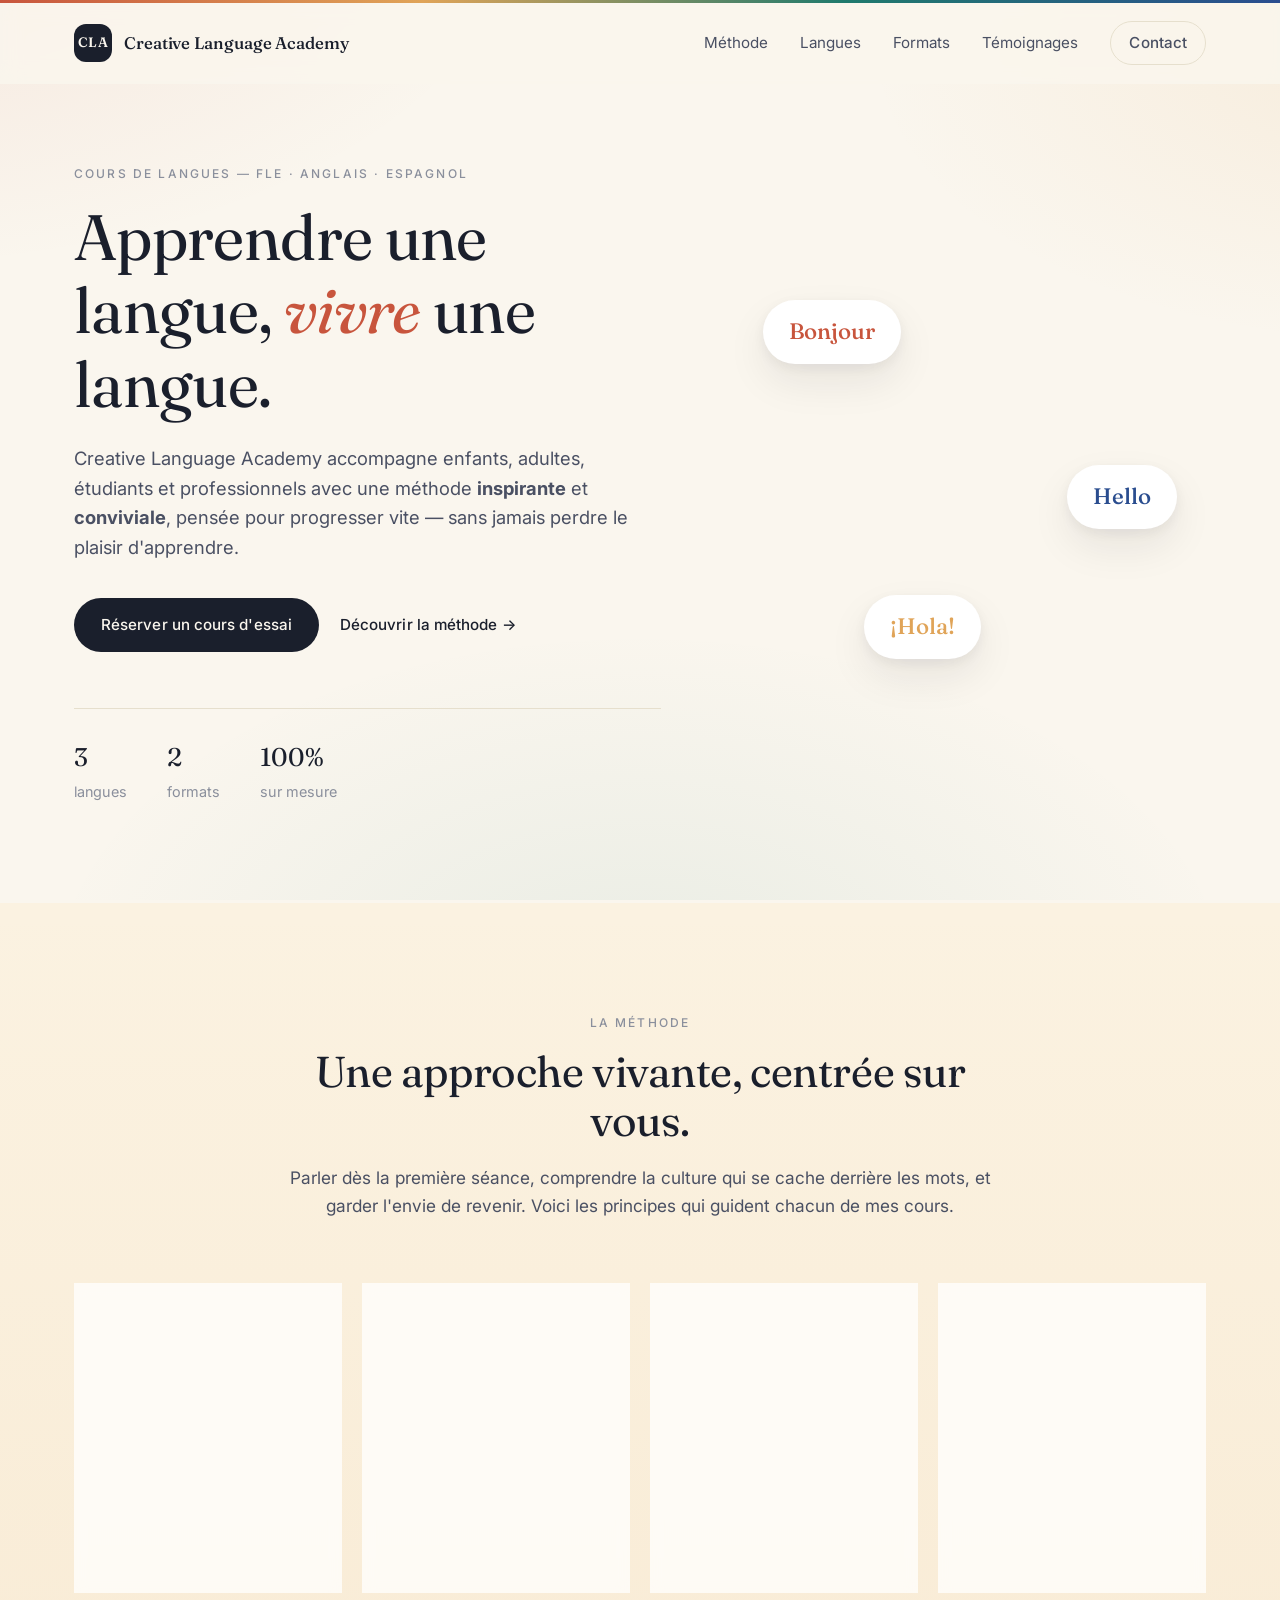
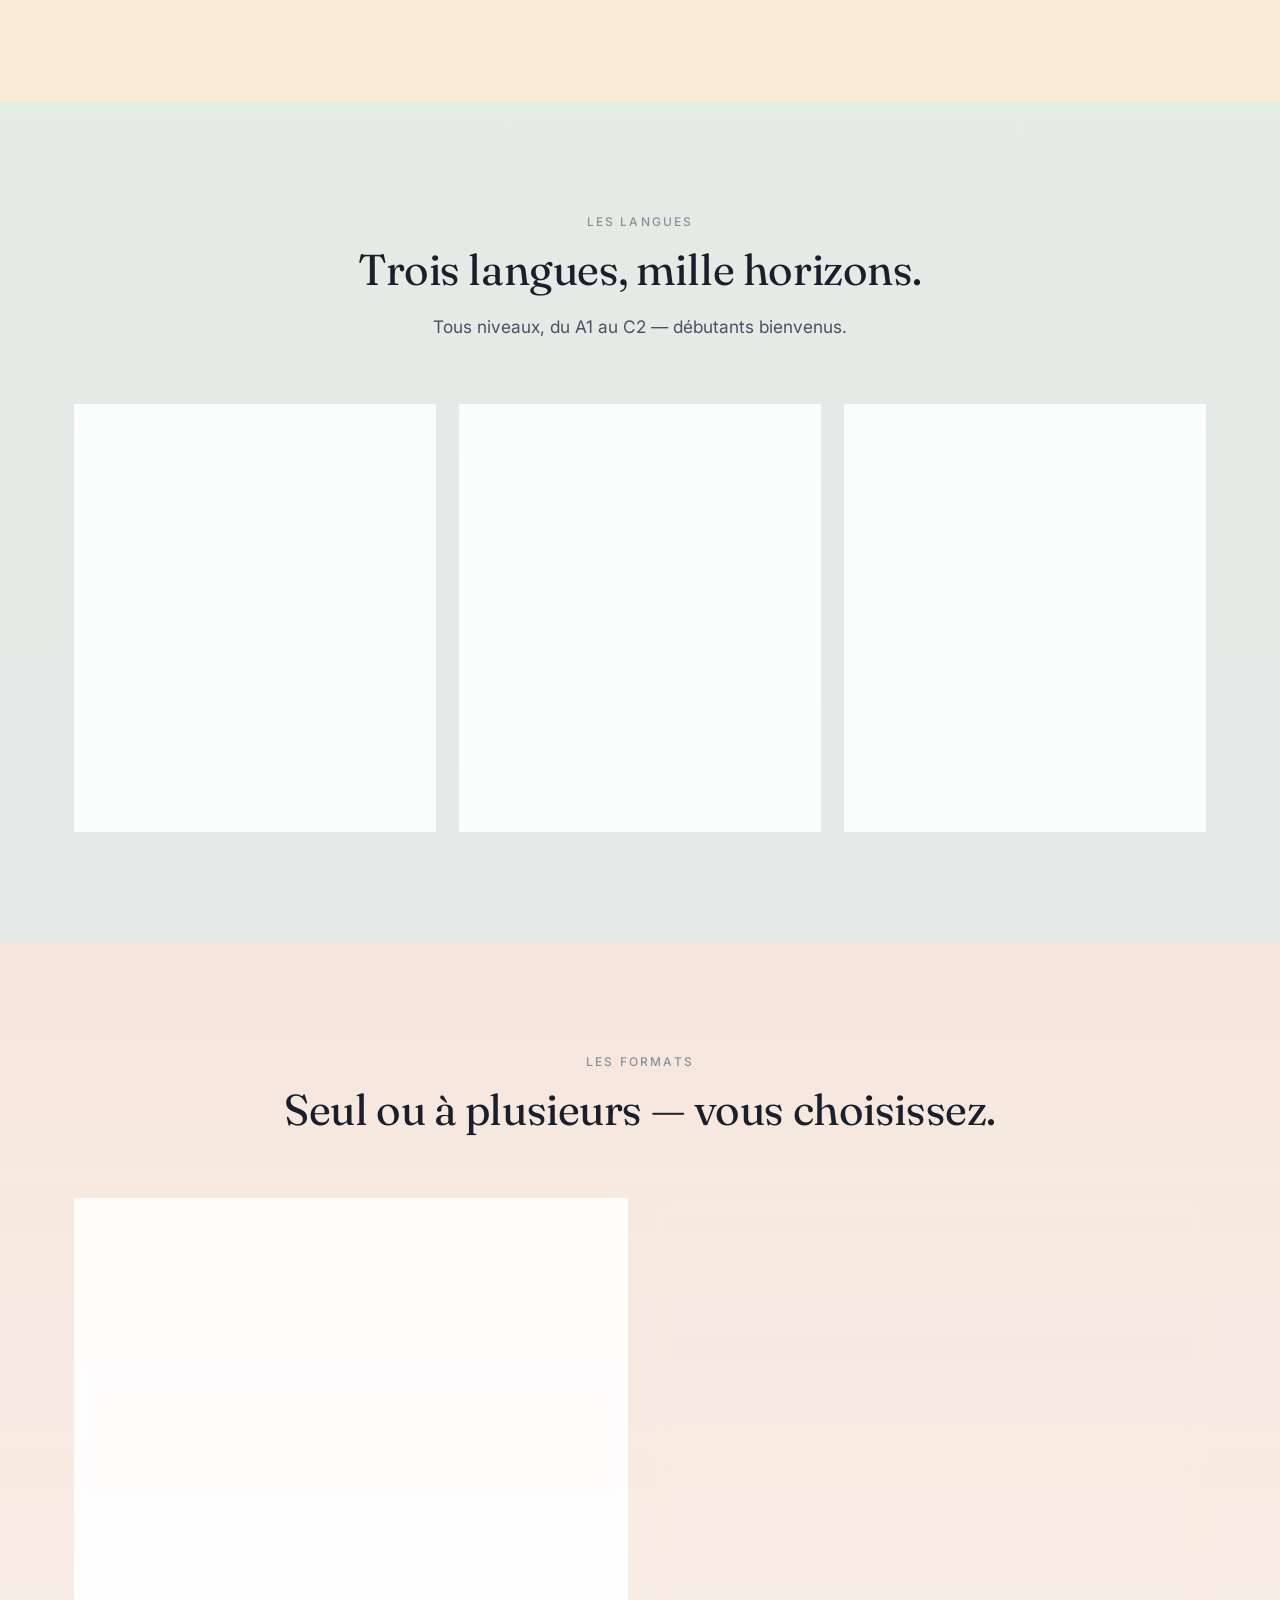
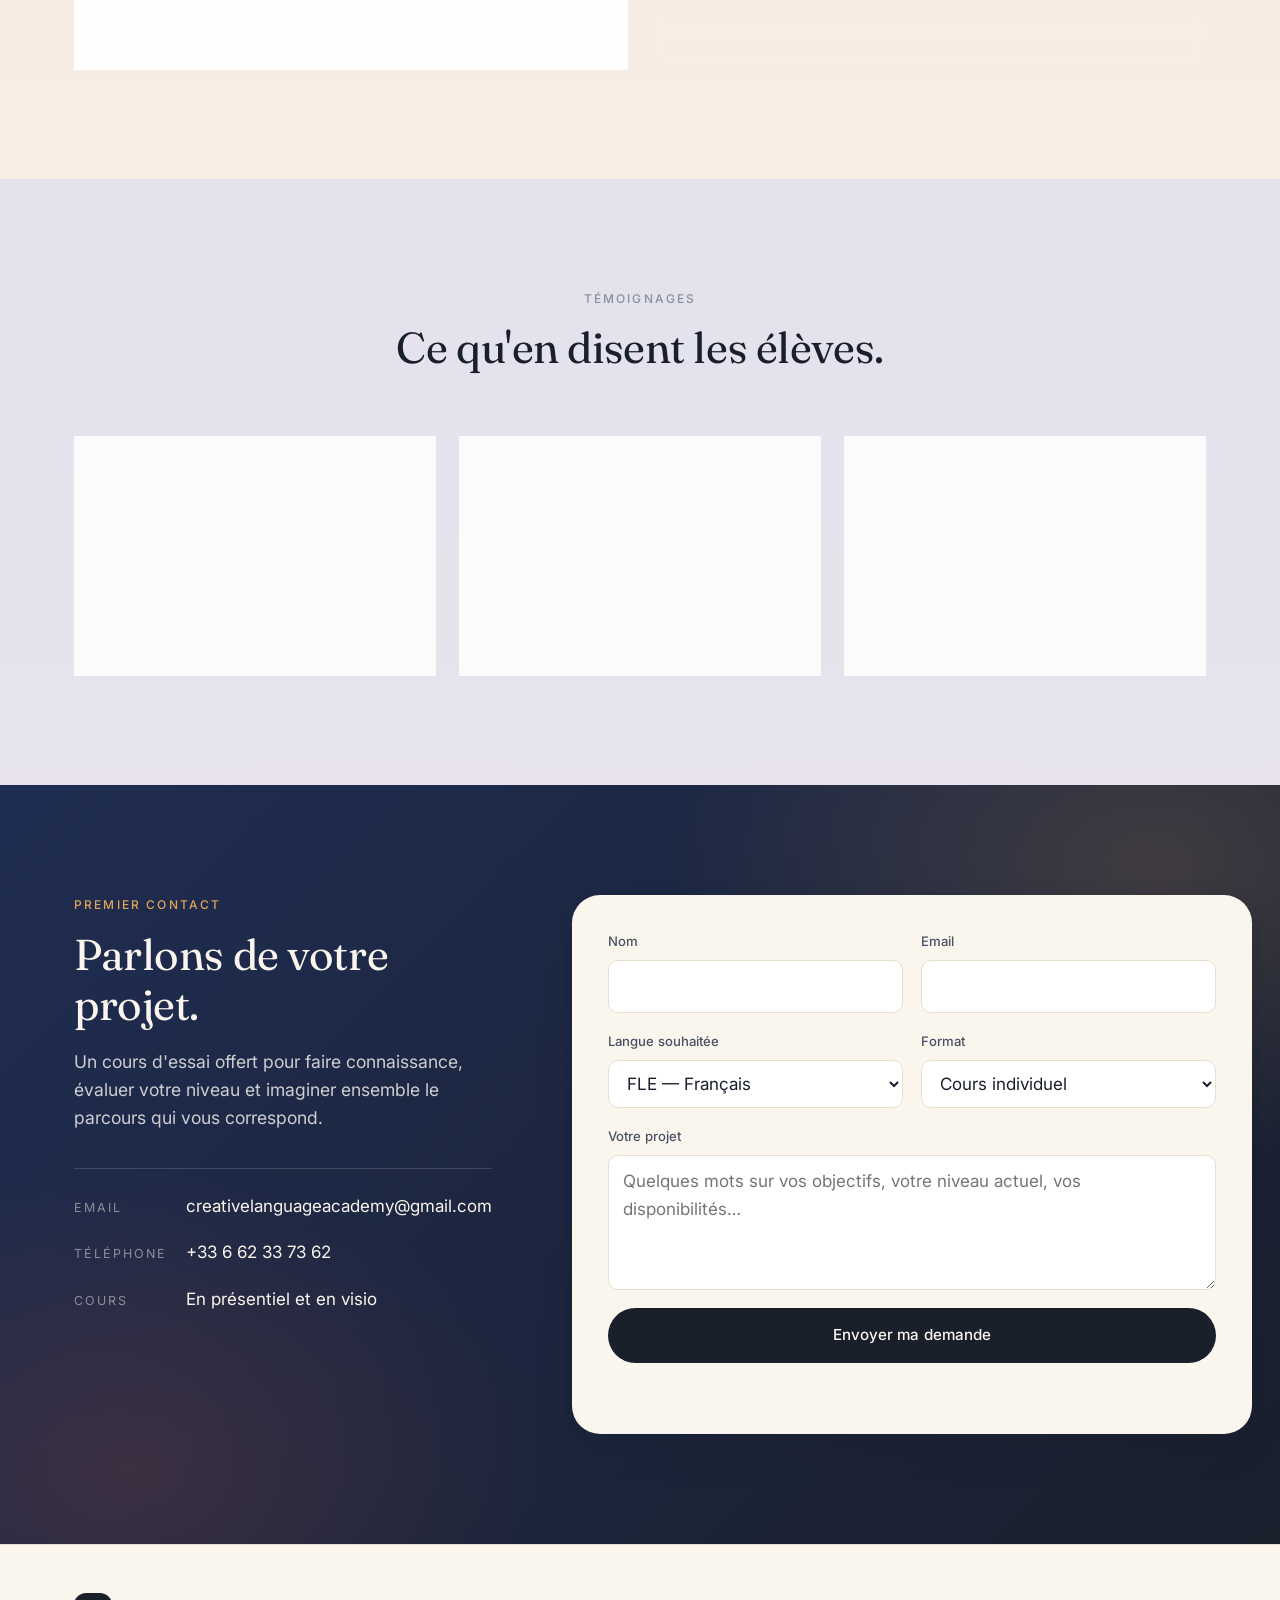
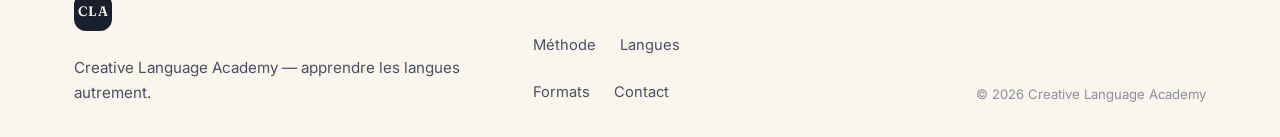
==== index.html @ c84c5c11 "Initial commit: Creative Language Academy site vitrine Site vitrine pour auto-entreprise d'apprentis" ====
<!DOCTYPE html>
<html lang="fr">
<head>
  <meta charset="UTF-8" />
  <meta name="viewport" content="width=device-width, initial-scale=1.0" />
  <meta name="description" content="Creative Language Academy — cours de FLE, anglais et espagnol en groupe ou en individuel. Une méthode inspirante, conviviale et personnalisée." />
  <title>Creative Language Academy — Apprendre les langues autrement</title>
  <link rel="preconnect" href="https://fonts.googleapis.com" />
  <link rel="preconnect" href="https://fonts.gstatic.com" crossorigin />
  <link href="https://fonts.googleapis.com/css2?family=Fraunces:opsz,wght@9..144,400;9..144,500;9..144,600;9..144,700&family=Inter:wght@300;400;500;600;700&display=swap" rel="stylesheet" />
  <link rel="stylesheet" href="style.css" />
</head>
<body>
  <header class="site-header" id="top">
    <div class="container nav">
      <a href="#top" class="brand" aria-label="Creative Language Academy">
        <span class="brand-mark">CLA</span>
        <span class="brand-name">Creative Language Academy</span>
      </a>
      <nav class="nav-links" aria-label="Navigation principale">
        <a href="#methode">Méthode</a>
        <a href="#langues">Langues</a>
        <a href="#formats">Formats</a>
        <a href="#temoignages">Témoignages</a>
        <a href="#contact" class="btn btn-ghost">Contact</a>
      </nav>
      <button class="nav-toggle" aria-label="Ouvrir le menu" aria-expanded="false">
        <span></span><span></span><span></span>
      </button>
    </div>
  </header>

  <main>
    <section class="hero">
      <div class="container hero-grid">
        <div class="hero-text">
          <p class="eyebrow">Cours de langues — FLE · Anglais · Espagnol</p>
          <h1>Apprendre une langue, <em>vivre</em> une langue.</h1>
          <p class="lead">
            Creative Language Academy accompagne enfants, adultes, étudiants et professionnels
            avec une méthode <strong>inspirante</strong> et <strong>conviviale</strong>,
            pensée pour progresser vite — sans jamais perdre le plaisir d'apprendre.
          </p>
          <div class="hero-cta">
            <a href="#contact" class="btn btn-primary">Réserver un cours d'essai</a>
            <a href="#methode" class="btn btn-link">Découvrir la méthode →</a>
          </div>
          <ul class="hero-meta">
            <li><strong>3</strong> langues</li>
            <li><strong>2</strong> formats</li>
            <li><strong>100%</strong> sur mesure</li>
          </ul>
        </div>
        <div class="hero-visual" aria-hidden="true">
          <div class="badge badge-fr">Bonjour</div>
          <div class="badge badge-en">Hello</div>
          <div class="badge badge-es">¡Hola!</div>
        </div>
      </div>
    </section>

    <section id="methode" class="section">
      <div class="container">
        <header class="section-head">
          <p class="eyebrow">La méthode</p>
          <h2>Une approche vivante, centrée sur vous.</h2>
          <p class="section-sub">
            Parler dès la première séance, comprendre la culture qui se cache derrière
            les mots, et garder l'envie de revenir. Voici les principes qui guident
            chacun de mes cours.
          </p>
        </header>

        <div class="cards">
          <article class="card">
            <div class="card-icon" aria-hidden="true">✦</div>
            <h3>Conversation d'abord</h3>
            <p>L'oral est au cœur de chaque séance. Vous parlez, vous écoutez, vous osez — la grammaire vient soutenir, jamais bloquer.</p>
          </article>
          <article class="card">
            <div class="card-icon" aria-hidden="true">◇</div>
            <h3>Sur mesure</h3>
            <p>Vos objectifs, votre rythme, vos centres d'intérêt. Chaque parcours est construit autour de ce que vous voulez réellement accomplir.</p>
          </article>
          <article class="card">
            <div class="card-icon" aria-hidden="true">○</div>
            <h3>Convivial</h3>
            <p>Un cadre détendu où l'erreur fait partie du progrès. On apprend mieux quand on se sent bien — c'est aussi simple que ça.</p>
          </article>
          <article class="card">
            <div class="card-icon" aria-hidden="true">△</div>
            <h3>Culturel</h3>
            <p>Cinéma, musique, cuisine, actualité : la langue prend vie à travers la culture qui la fait vibrer.</p>
          </article>
        </div>
      </div>
    </section>

    <section id="langues" class="section section-alt">
      <div class="container">
        <header class="section-head">
          <p class="eyebrow">Les langues</p>
          <h2>Trois langues, mille horizons.</h2>
          <p class="section-sub">Tous niveaux, du A1 au C2 — débutants bienvenus.</p>
        </header>

        <div class="languages">
          <article class="language">
            <div class="language-flag" aria-hidden="true">
              <span class="dot dot-blue"></span><span class="dot dot-white"></span><span class="dot dot-red"></span>
            </div>
            <h3>FLE — Français Langue Étrangère</h3>
            <p>Pour vivre, étudier ou travailler en français. Préparation aux examens DELF / DALF / TCF, intégration culturelle, français professionnel.</p>
            <ul>
              <li>Tous niveaux — A1 à C2</li>
              <li>Préparation DELF / DALF / TCF</li>
              <li>Français professionnel et académique</li>
            </ul>
          </article>
          <article class="language">
            <div class="language-flag" aria-hidden="true">
              <span class="dot dot-navy"></span><span class="dot dot-white"></span><span class="dot dot-red"></span>
            </div>
            <h3>Anglais</h3>
            <p>De la conversation quotidienne à l'anglais des affaires. Préparer un voyage, un entretien, une présentation — ou tout simplement reprendre confiance.</p>
            <ul>
              <li>Anglais général, voyage et professionnel</li>
              <li>Prise de parole et fluidité</li>
              <li>Préparation TOEIC / Cambridge</li>
            </ul>
          </article>
          <article class="language">
            <div class="language-flag" aria-hidden="true">
              <span class="dot dot-red"></span><span class="dot dot-yellow"></span><span class="dot dot-red"></span>
            </div>
            <h3>Espagnol</h3>
            <p>D'Espagne ou d'Amérique latine, l'espagnol s'apprend avec énergie. Cours dynamiques, immersion culturelle et progression rapide à l'oral.</p>
            <ul>
              <li>Espagnol d'Espagne et latino-américain</li>
              <li>Préparation DELE</li>
              <li>Voyages, études, expatriation</li>
            </ul>
          </article>
        </div>
      </div>
    </section>

    <section id="formats" class="section">
      <div class="container">
        <header class="section-head">
          <p class="eyebrow">Les formats</p>
          <h2>Seul ou à plusieurs — vous choisissez.</h2>
        </header>

        <div class="formats">
          <article class="format">
            <p class="format-tag">Format 1</p>
            <h3>Cours individuel</h3>
            <p class="format-lead">Un accompagnement entièrement personnalisé, à votre rythme.</p>
            <ul>
              <li>Programme construit autour de vos objectifs</li>
              <li>Horaires flexibles, en présentiel ou en visio</li>
              <li>Progression rapide et suivi régulier</li>
              <li>Idéal pour préparer un examen ou un projet précis</li>
            </ul>
            <a href="#contact" class="btn btn-outline">Demander un devis</a>
          </article>
          <article class="format format-feature">
            <p class="format-tag">Format 2</p>
            <h3>Cours en petit groupe</h3>
            <p class="format-lead">L'émulation du collectif, la richesse des échanges, un tarif accessible.</p>
            <ul>
              <li>Groupes de 3 à 6 personnes maximum</li>
              <li>Niveaux homogènes pour progresser ensemble</li>
              <li>Ambiance conviviale et bienveillante</li>
              <li>Sessions thématiques régulières</li>
            </ul>
            <a href="#contact" class="btn btn-primary">Rejoindre un groupe</a>
          </article>
        </div>
      </div>
    </section>

    <section id="temoignages" class="section section-alt">
      <div class="container">
        <header class="section-head">
          <p class="eyebrow">Témoignages</p>
          <h2>Ce qu'en disent les élèves.</h2>
        </header>

        <div class="testimonials">
          <figure class="testimonial">
            <blockquote>« J'ai enfin osé parler anglais en réunion. La méthode est progressive, jamais stressante — c'est exactement ce qu'il me fallait. »</blockquote>
            <figcaption>— Kamir, cadre commerciale</figcaption>
          </figure>
          <figure class="testimonial">
            <blockquote>« Les cours d'espagnol sont un vrai moment de plaisir dans ma semaine. On rit, on apprend, on voyage sans bouger. »</blockquote>
            <figcaption>— Théo, étudiant</figcaption>
          </figure>
          <figure class="testimonial">
            <blockquote>« I passed my DELF B2 with confidence. The lessons were tailored to my needs and the atmosphere was always welcoming. »</blockquote>
            <figcaption>— Sarah, expatriée</figcaption>
          </figure>
        </div>
      </div>
    </section>

    <section id="contact" class="section section-contact">
      <div class="container contact-grid">
        <div class="contact-text">
          <p class="eyebrow">Premier contact</p>
          <h2>Parlons de votre projet.</h2>
          <p class="lead">
            Un cours d'essai offert pour faire connaissance, évaluer votre niveau
            et imaginer ensemble le parcours qui vous correspond.
          </p>
          <ul class="contact-info">
            <li><span>Email</span><a href="mailto:creativelanguageacademy@gmail.com">creativelanguageacademy@gmail.com</a></li>
            <li><span>Téléphone</span><a href="tel:+33762337362">+33 6 62 33 73 62</a></li>
            <li><span>Cours</span>En présentiel et en visio</li>
          </ul>
        </div>
        <form class="contact-form" novalidate>
          <div class="field">
            <label for="name">Nom</label>
            <input type="text" id="name" name="name" required autocomplete="name" />
          </div>
          <div class="field">
            <label for="email">Email</label>
            <input type="email" id="email" name="email" required autocomplete="email" />
          </div>
          <div class="field">
            <label for="language">Langue souhaitée</label>
            <select id="language" name="language">
              <option>FLE — Français</option>
              <option>Anglais</option>
              <option>Espagnol</option>
              <option>Je ne sais pas encore</option>
            </select>
          </div>
          <div class="field">
            <label for="format">Format</label>
            <select id="format" name="format">
              <option>Cours individuel</option>
              <option>Cours en petit groupe</option>
              <option>À définir ensemble</option>
            </select>
          </div>
          <div class="field field-full">
            <label for="message">Votre projet</label>
            <textarea id="message" name="message" rows="4" placeholder="Quelques mots sur vos objectifs, votre niveau actuel, vos disponibilités…"></textarea>
          </div>
          <button type="submit" class="btn btn-primary btn-block">Envoyer ma demande</button>
          <p class="form-note" role="status" aria-live="polite"></p>
        </form>
      </div>
    </section>
  </main>

  <footer class="site-footer">
    <div class="container footer-grid">
      <div>
        <p class="brand-mark">CLA</p>
        <p class="footer-tagline">Creative Language Academy — apprendre les langues autrement.</p>
      </div>
      <nav aria-label="Pied de page">
        <a href="#methode">Méthode</a>
        <a href="#langues">Langues</a>
        <a href="#formats">Formats</a>
        <a href="#contact">Contact</a>
      </nav>
      <p class="footer-legal">© <span id="year"></span> Creative Language Academy </p>
    </div>
  </footer>

  <script src="script.js"></script>
</body>
</html>
---- style.css ----
/* ---------- Tokens ---------- */
:root {
  --bg: #faf6ee;
  --bg-alt: #f1ebdc;
  --ink: #1a1f2c;
  --ink-soft: #4a5063;
  --muted: #8a8f9c;
  --line: #e6dfcd;

  /* Multicultural accent palette */
  --terracotta: #c8553d;       /* Méditerranée, FLE */
  --terracotta-soft: #f4d5cd;
  --indigo: #2a4d8f;           /* Profondeur, anglais */
  --indigo-soft: #d6dff0;
  --saffron: #e0a458;          /* Chaleur, espagnol */
  --saffron-soft: #f7e3c4;
  --jade: #1f7a6d;             /* Ouverture, monde */
  --jade-soft: #cfe6e1;
  --plum: #6b3d6b;              /* Nuance, culture */

  /* Aliases pour compat */
  --accent: var(--terracotta);
  --accent-soft: var(--terracotta-soft);
  --accent-ink: #8a3424;
  --gold: var(--saffron);
  --teal: var(--jade);
  --radius: 14px;
  --radius-lg: 28px;
  --shadow-sm: 0 1px 2px rgba(26, 31, 44, 0.04), 0 4px 16px rgba(26, 31, 44, 0.04);
  --shadow-md: 0 4px 12px rgba(26, 31, 44, 0.06), 0 18px 40px rgba(26, 31, 44, 0.08);
  --max: 1180px;
  --serif: "Fraunces", Georgia, "Times New Roman", serif;
  --sans: "Inter", -apple-system, BlinkMacSystemFont, "Segoe UI", Roboto, sans-serif;
}

/* ---------- Reset ---------- */
*,
*::before,
*::after {
  box-sizing: border-box;
}
html {
  scroll-behavior: smooth;
}
body {
  margin: 0;
  font-family: var(--sans);
  font-size: 17px;
  line-height: 1.6;
  color: var(--ink);
  background: var(--bg);
  background-image:
    radial-gradient(1100px 600px at -10% -10%, rgba(200, 85, 61, 0.10), transparent 60%),
    radial-gradient(900px 500px at 110% 5%, rgba(224, 164, 88, 0.12), transparent 60%),
    radial-gradient(1000px 600px at 50% 110%, rgba(31, 122, 109, 0.08), transparent 60%);
  background-attachment: fixed;
  -webkit-font-smoothing: antialiased;
  -moz-osx-font-smoothing: grayscale;
}
img {
  max-width: 100%;
  display: block;
}
a {
  color: inherit;
  text-decoration: none;
}
button {
  font: inherit;
  cursor: pointer;
  border: none;
  background: none;
  color: inherit;
}
ul {
  list-style: none;
  padding: 0;
  margin: 0;
}
h1,
h2,
h3 {
  font-family: var(--serif);
  font-weight: 500;
  letter-spacing: -0.01em;
  line-height: 1.15;
  margin: 0;
}
h1 {
  font-size: clamp(2.4rem, 5.2vw, 4rem);
  font-weight: 400;
}
h1 em {
  font-style: italic;
  color: var(--accent);
}
h2 {
  font-size: clamp(1.9rem, 3.6vw, 2.7rem);
  font-weight: 400;
}
h3 {
  font-size: 1.25rem;
  font-weight: 600;
}
p {
  margin: 0 0 1em;
  color: var(--ink-soft);
}
.container {
  width: 100%;
  max-width: var(--max);
  margin: 0 auto;
  padding: 0 24px;
}

/* ---------- Header / Nav ---------- */
.site-header {
  position: sticky;
  top: 0;
  z-index: 50;
  background: rgba(250, 246, 238, 0.85);
  backdrop-filter: saturate(140%) blur(10px);
  border-bottom: 1px solid transparent;
  transition: border-color 0.2s ease;
}
.site-header::before {
  content: "";
  display: block;
  height: 3px;
  background: linear-gradient(
    90deg,
    var(--terracotta) 0%,
    var(--saffron) 33%,
    var(--jade) 66%,
    var(--indigo) 100%
  );
}
.site-header.scrolled {
  border-bottom-color: var(--line);
}
.nav {
  display: flex;
  align-items: center;
  justify-content: space-between;
  padding: 18px 24px;
}
.brand {
  display: flex;
  align-items: center;
  gap: 12px;
  font-family: var(--serif);
}
.brand-mark {
  display: inline-flex;
  align-items: center;
  justify-content: center;
  width: 38px;
  height: 38px;
  border-radius: 12px;
  background: var(--ink);
  color: var(--bg);
  font-weight: 600;
  font-family: var(--serif);
  letter-spacing: 0.04em;
  font-size: 0.85rem;
}
.brand-name {
  font-size: 1.05rem;
  font-weight: 500;
  letter-spacing: -0.005em;
}
.nav-links {
  display: flex;
  align-items: center;
  gap: 32px;
}
.nav-links a {
  font-size: 0.95rem;
  color: var(--ink-soft);
  transition: color 0.15s ease;
}
.nav-links a:hover {
  color: var(--ink);
}
.nav-toggle {
  display: none;
  flex-direction: column;
  justify-content: space-between;
  width: 28px;
  height: 20px;
  padding: 0;
}
.nav-toggle span {
  display: block;
  height: 2px;
  background: var(--ink);
  border-radius: 2px;
  transition: transform 0.2s ease, opacity 0.2s ease;
}

/* ---------- Buttons ---------- */
.btn {
  display: inline-flex;
  align-items: center;
  justify-content: center;
  gap: 8px;
  padding: 14px 26px;
  border-radius: 999px;
  font-weight: 500;
  font-size: 0.95rem;
  letter-spacing: 0.005em;
  transition: transform 0.15s ease, background 0.2s ease, color 0.2s ease,
    box-shadow 0.2s ease, border-color 0.2s ease;
  border: 1px solid transparent;
  white-space: nowrap;
}
.btn-primary {
  background: var(--ink);
  color: var(--bg);
}
.btn-primary:hover {
  background: var(--accent);
  transform: translateY(-1px);
}
.btn-outline {
  border-color: var(--ink);
  color: var(--ink);
}
.btn-outline:hover {
  background: var(--ink);
  color: var(--bg);
}
.btn-ghost {
  padding: 9px 18px;
  border: 1px solid var(--line);
  border-radius: 999px;
  background: transparent;
}
.btn-ghost:hover {
  background: var(--ink);
  color: var(--bg);
  border-color: var(--ink);
}
.btn-link {
  padding: 14px 8px;
  color: var(--ink);
  font-weight: 500;
}
.btn-link:hover {
  color: var(--accent);
}
.btn-block {
  width: 100%;
}

/* ---------- Hero ---------- */
.hero {
  padding: 80px 0 100px;
  position: relative;
  overflow: hidden;
}
.hero-grid {
  display: grid;
  grid-template-columns: 1.1fr 0.9fr;
  gap: 64px;
  align-items: center;
}
.eyebrow {
  text-transform: uppercase;
  letter-spacing: 0.18em;
  font-size: 0.75rem;
  color: var(--muted);
  margin: 0 0 16px;
  font-weight: 500;
}
.hero-text .lead {
  font-size: 1.15rem;
  max-width: 50ch;
  margin: 24px 0 36px;
}
.hero-cta {
  display: flex;
  flex-wrap: wrap;
  align-items: center;
  gap: 12px;
}
.hero-meta {
  display: flex;
  gap: 40px;
  margin-top: 56px;
  padding-top: 28px;
  border-top: 1px solid var(--line);
}
.hero-meta li {
  font-size: 0.9rem;
  color: var(--muted);
  display: flex;
  flex-direction: column;
}
.hero-meta strong {
  font-family: var(--serif);
  font-size: 1.6rem;
  font-weight: 400;
  color: var(--ink);
  margin-bottom: 2px;
}

.hero-visual {
  position: relative;
  aspect-ratio: 1;
  width: 100%;
  max-width: 460px;
  margin: 0 auto;
}
.orb {
  position: absolute;
  inset: 10%;
  border-radius: 50%;
  background:
    radial-gradient(circle at 25% 30%, var(--terracotta-soft) 0%, transparent 55%),
    radial-gradient(circle at 75% 35%, var(--indigo-soft) 0%, transparent 55%),
    radial-gradient(circle at 50% 80%, var(--saffron-soft) 0%, transparent 60%),
    var(--bg-alt);
  filter: blur(1px);
}
.badge {
  position: absolute;
  padding: clamp(10px, 1.4vw, 14px) clamp(18px, 2.4vw, 26px);
  border-radius: 999px;
  background: #fff;
  font-family: var(--serif);
  font-size: clamp(1.05rem, 1.8vw, 1.4rem);
  font-weight: 500;
  box-shadow: var(--shadow-md);
  animation: float 6s ease-in-out infinite;
  white-space: nowrap;
}
.badge-fr {
  top: 10%;
  left: 6%;
  color: var(--terracotta);
  animation-delay: 0s;
}
.badge-en {
  top: 46%;
  right: 4%;
  color: var(--indigo);
  animation-delay: 1.5s;
}
.badge-es {
  bottom: 12%;
  left: 28%;
  color: var(--saffron);
  animation-delay: 3s;
}
@keyframes float {
  0%, 100% { transform: translateY(0); }
  50% { transform: translateY(-10px); }
}

/* ---------- Sections ---------- */
.section {
  padding: 110px 0;
  position: relative;
}
.section-alt {
  background: var(--bg-alt);
}

/* Teintes culturelles par section */
#methode {
  background:
    linear-gradient(180deg, transparent, rgba(224, 164, 88, 0.08) 100%),
    #fbf2e1;
}
#langues {
  background:
    linear-gradient(180deg, rgba(31, 122, 109, 0.05), rgba(42, 77, 143, 0.05)),
    #eef2ec;
}
#formats {
  background:
    linear-gradient(180deg, rgba(200, 85, 61, 0.05), transparent),
    #f8eee6;
}
#temoignages {
  background:
    linear-gradient(180deg, rgba(42, 77, 143, 0.06), rgba(107, 61, 107, 0.05)),
    #eeecf3;
}
.section-head {
  max-width: 720px;
  margin: 0 auto 64px;
  text-align: center;
}
.section-head .eyebrow {
  margin-bottom: 14px;
}
.section-sub {
  margin-top: 18px;
  font-size: 1.08rem;
}

/* ---------- Cards (méthode) ---------- */
.cards {
  display: grid;
  grid-template-columns: repeat(4, 1fr);
  gap: 20px;
}
.card {
  background: rgba(255, 255, 255, 0.75);
  backdrop-filter: blur(6px);
  border: 1px solid rgba(255, 255, 255, 0.6);
  border-radius: var(--radius);
  padding: 32px 28px;
  transition: transform 0.2s ease, box-shadow 0.2s ease, border-color 0.2s ease;
}
.card:hover {
  transform: translateY(-4px);
  border-color: transparent;
  box-shadow: var(--shadow-md);
}
.card-icon {
  width: 44px;
  height: 44px;
  border-radius: 12px;
  background: var(--accent-soft);
  color: var(--accent);
  display: grid;
  place-items: center;
  font-size: 1.2rem;
  margin-bottom: 20px;
}
.card:nth-child(1) .card-icon { background: var(--terracotta-soft); color: var(--terracotta); }
.card:nth-child(2) .card-icon { background: var(--indigo-soft);     color: var(--indigo); }
.card:nth-child(3) .card-icon { background: var(--jade-soft);       color: var(--jade); }
.card:nth-child(4) .card-icon { background: var(--saffron-soft);    color: #a86a1f; }
.card h3 {
  margin-bottom: 10px;
}
.card p {
  font-size: 0.95rem;
  margin: 0;
}

/* ---------- Languages ---------- */
.languages {
  display: grid;
  grid-template-columns: repeat(3, 1fr);
  gap: 24px;
}
.language {
  background: rgba(255, 255, 255, 0.85);
  backdrop-filter: blur(6px);
  border-radius: var(--radius);
  padding: 36px 32px;
  border: 1px solid rgba(255, 255, 255, 0.7);
  transition: transform 0.2s ease, box-shadow 0.2s ease;
}
.language:hover {
  transform: translateY(-4px);
  box-shadow: var(--shadow-md);
}
.language-flag {
  display: flex;
  gap: 6px;
  margin-bottom: 22px;
}
.dot {
  width: 14px;
  height: 14px;
  border-radius: 50%;
  border: 1px solid rgba(0, 0, 0, 0.06);
}
.dot-blue { background: #1f3a8a; }
.dot-white { background: #ffffff; }
.dot-red { background: #c8553d; }
.dot-navy { background: #0a2351; }
.dot-yellow { background: #f4c430; }
.language h3 {
  margin-bottom: 10px;
  font-size: 1.3rem;
}
.language ul {
  margin-top: 18px;
  padding-top: 18px;
  border-top: 1px solid var(--line);
  display: grid;
  gap: 8px;
}
.language li {
  font-size: 0.92rem;
  color: var(--ink-soft);
  position: relative;
  padding-left: 18px;
}
.language li::before {
  content: "";
  position: absolute;
  left: 0;
  top: 10px;
  width: 8px;
  height: 1px;
  background: var(--accent);
}
.language { position: relative; overflow: hidden; }
.language::before {
  content: "";
  position: absolute;
  top: 0; left: 0; right: 0;
  height: 4px;
  background: var(--terracotta);
}
.languages .language:nth-child(1)::before { background: linear-gradient(90deg, var(--indigo), var(--terracotta)); }
.languages .language:nth-child(2)::before { background: linear-gradient(90deg, var(--indigo), var(--jade)); }
.languages .language:nth-child(3)::before { background: linear-gradient(90deg, var(--terracotta), var(--saffron)); }
.languages .language:nth-child(1) li::before { background: var(--terracotta); }
.languages .language:nth-child(2) li::before { background: var(--indigo); }
.languages .language:nth-child(3) li::before { background: var(--saffron); }

/* ---------- Formats ---------- */
.formats {
  display: grid;
  grid-template-columns: 1fr 1fr;
  gap: 24px;
}
.format {
  background: rgba(255, 255, 255, 0.9);
  backdrop-filter: blur(6px);
  border: 1px solid rgba(255, 255, 255, 0.7);
  border-radius: var(--radius-lg);
  padding: 44px 40px;
  display: flex;
  flex-direction: column;
  gap: 16px;
}
.format-feature {
  background: var(--ink);
  color: var(--bg);
  border-color: var(--ink);
}
.format-feature p,
.format-feature li {
  color: rgba(250, 247, 242, 0.85);
}
.format-feature .format-tag {
  color: var(--gold);
}
.format-tag {
  text-transform: uppercase;
  letter-spacing: 0.18em;
  font-size: 0.72rem;
  color: var(--muted);
  margin: 0;
  font-weight: 500;
}
.format h3 {
  font-size: 1.7rem;
  margin: 0;
}
.format-lead {
  font-size: 1.05rem;
  margin: 0 0 8px;
}
.format ul {
  display: grid;
  gap: 10px;
  margin: 4px 0 8px;
}
.format li {
  font-size: 0.95rem;
  padding-left: 22px;
  position: relative;
}
.format li::before {
  content: "✓";
  position: absolute;
  left: 0;
  color: var(--accent);
  font-weight: 600;
}
.format-feature li::before {
  color: var(--gold);
}
.format .btn {
  align-self: flex-start;
  margin-top: 12px;
}
.format-feature .btn-primary {
  background: var(--bg);
  color: var(--ink);
}
.format-feature .btn-primary:hover {
  background: var(--accent);
  color: var(--bg);
}

/* ---------- Testimonials ---------- */
.testimonials {
  display: grid;
  grid-template-columns: repeat(3, 1fr);
  gap: 24px;
}
.testimonial {
  background: rgba(255, 255, 255, 0.85);
  backdrop-filter: blur(6px);
  border-radius: var(--radius);
  padding: 32px;
  margin: 0;
  border: 1px solid rgba(255, 255, 255, 0.7);
}
.testimonial blockquote {
  margin: 0 0 18px;
  font-family: var(--serif);
  font-size: 1.1rem;
  line-height: 1.5;
  color: var(--ink);
  font-weight: 400;
}
.testimonial figcaption {
  font-size: 0.9rem;
  color: var(--muted);
}

/* ---------- Contact ---------- */
.section-contact {
  background:
    radial-gradient(800px 500px at 90% 10%, rgba(224, 164, 88, 0.18), transparent 60%),
    radial-gradient(700px 500px at 10% 90%, rgba(200, 85, 61, 0.18), transparent 60%),
    linear-gradient(135deg, #1f2d52 0%, #1a1f2c 100%);
  color: var(--bg);
}
.section-contact h2,
.section-contact .lead {
  color: var(--bg);
}
.section-contact .eyebrow {
  color: var(--gold);
}
.contact-grid {
  display: grid;
  grid-template-columns: 1fr 1.1fr;
  gap: 80px;
  align-items: start;
}
.contact-text .lead {
  font-size: 1.1rem;
  max-width: 38ch;
  margin: 18px 0 36px;
  color: rgba(250, 247, 242, 0.8);
}
.contact-info {
  display: grid;
  gap: 18px;
  border-top: 1px solid rgba(250, 247, 242, 0.15);
  padding-top: 24px;
}
.contact-info li {
  display: grid;
  grid-template-columns: 100px 1fr;
  align-items: baseline;
  gap: 12px;
}
.contact-info span {
  font-size: 0.78rem;
  text-transform: uppercase;
  letter-spacing: 0.16em;
  color: var(--muted);
}
.contact-info a {
  color: var(--bg);
  border-bottom: 1px solid transparent;
  transition: border-color 0.2s ease;
}
.contact-info a:hover {
  border-bottom-color: var(--gold);
}

.contact-form {
  background: var(--bg);
  color: var(--ink);
  border-radius: var(--radius-lg);
  padding: 36px;
  display: grid;
  grid-template-columns: 1fr 1fr;
  gap: 18px;
  box-shadow: var(--shadow-md);
}
.field {
  display: flex;
  flex-direction: column;
}
.field-full {
  grid-column: 1 / -1;
}
.field label {
  font-size: 0.82rem;
  font-weight: 500;
  margin-bottom: 8px;
  color: var(--ink-soft);
}
.field input,
.field select,
.field textarea {
  font: inherit;
  padding: 12px 14px;
  border: 1px solid var(--line);
  border-radius: 10px;
  background: #fff;
  color: var(--ink);
  transition: border-color 0.15s ease, box-shadow 0.15s ease;
}
.field input:focus,
.field select:focus,
.field textarea:focus {
  outline: none;
  border-color: var(--ink);
  box-shadow: 0 0 0 3px rgba(26, 31, 44, 0.08);
}
.field textarea {
  resize: vertical;
  min-height: 100px;
}
.contact-form .btn-primary {
  grid-column: 1 / -1;
}
.form-note {
  grid-column: 1 / -1;
  margin: 0;
  font-size: 0.9rem;
  color: var(--teal);
  min-height: 1.2em;
}

/* ---------- Footer ---------- */
.site-footer {
  padding: 48px 0 32px;
  background: var(--bg);
  border-top: 1px solid var(--line);
}
.footer-grid {
  display: grid;
  grid-template-columns: 2fr 1fr 2fr;
  align-items: end;
  gap: 32px;
}
.footer-tagline {
  font-size: 0.95rem;
  color: var(--ink-soft);
  margin: 12px 0 0;
}
.site-footer nav {
  display: flex;
  gap: 24px;
  flex-wrap: wrap;
}
.site-footer nav a {
  font-size: 0.92rem;
  color: var(--ink-soft);
  transition: color 0.15s ease;
}
.site-footer nav a:hover {
  color: var(--accent);
}
.footer-legal {
  text-align: right;
  font-size: 0.82rem;
  color: var(--muted);
  margin: 0;
}

/* ---------- Reveal animation ---------- */
.reveal {
  opacity: 0;
  transform: translateY(20px);
  transition: opacity 0.7s ease, transform 0.7s ease;
}
.reveal.is-visible {
  opacity: 1;
  transform: translateY(0);
}

/* ---------- Responsive ---------- */

/* Tablette large : 1100px */
@media (max-width: 1100px) {
  .container {
    padding: 0 28px;
  }
  .testimonials {
    grid-template-columns: 1fr 1fr;
  }
}

/* Tablette : 960px */
@media (max-width: 960px) {
  .hero {
    padding: 56px 0 72px;
  }
  .hero-grid {
    grid-template-columns: 1fr;
    gap: 56px;
    text-align: center;
  }
  .hero-text .lead {
    margin-left: auto;
    margin-right: auto;
  }
  .hero-cta {
    justify-content: center;
  }
  .hero-meta {
    justify-content: center;
  }
  .hero-visual {
    max-width: 380px;
    margin: 0 auto;
  }
  .cards {
    grid-template-columns: repeat(2, 1fr);
  }
  .languages {
    grid-template-columns: 1fr;
    max-width: 560px;
    margin: 0 auto;
  }
  .formats {
    grid-template-columns: 1fr;
  }
  .testimonials {
    grid-template-columns: 1fr;
    max-width: 560px;
    margin: 0 auto;
  }
  .contact-grid {
    grid-template-columns: 1fr;
    gap: 48px;
  }
  .footer-grid {
    grid-template-columns: 1fr;
    align-items: start;
    text-align: left;
  }
  .footer-legal {
    text-align: left;
  }
  .section {
    padding: 80px 0;
  }
}

/* Mobile : 720px */
@media (max-width: 720px) {
  body {
    font-size: 16px;
  }
  .container {
    padding: 0 20px;
  }
  .nav {
    padding: 14px 20px;
  }
  .nav-links {
    display: none;
    position: absolute;
    top: 100%;
    left: 0;
    right: 0;
    flex-direction: column;
    align-items: stretch;
    gap: 0;
    padding: 12px 20px 20px;
    background: var(--bg);
    border-bottom: 1px solid var(--line);
  }
  .nav-links.open {
    display: flex;
  }
  .nav-links a {
    padding: 14px 0;
    border-bottom: 1px solid var(--line);
  }
  .nav-links a:last-child {
    border-bottom: none;
  }
  .nav-links .btn-ghost {
    border: none;
    padding: 14px 0;
    border-radius: 0;
  }
  .nav-toggle {
    display: flex;
  }
  .brand-name {
    display: none;
  }

  .hero {
    padding: 40px 0 56px;
  }
  .hero-text .lead {
    font-size: 1.02rem;
    margin: 18px auto 28px;
  }
  .hero-meta {
    gap: 20px;
    flex-wrap: wrap;
    margin-top: 40px;
    padding-top: 22px;
  }
  .hero-meta strong {
    font-size: 1.4rem;
  }
  .hero-visual {
    max-width: 320px;
  }

  .section {
    padding: 64px 0;
  }
  .section-head {
    margin-bottom: 44px;
  }

  .cards {
    grid-template-columns: 1fr;
  }
  .card,
  .language,
  .testimonial {
    padding: 26px 22px;
  }
  .format {
    padding: 32px 24px;
    border-radius: 22px;
  }
  .format h3 {
    font-size: 1.45rem;
  }

  .contact-form {
    grid-template-columns: 1fr;
    padding: 24px;
    border-radius: 22px;
  }
  .contact-info li {
    grid-template-columns: 1fr;
    gap: 4px;
  }

  .hero-cta {
    flex-direction: column;
    align-items: stretch;
  }
  .hero-cta .btn {
    width: 100%;
  }
}

/* Petit mobile : 420px */
@media (max-width: 420px) {
  .container {
    padding: 0 16px;
  }
  .nav {
    padding: 12px 16px;
  }
  h1 {
    font-size: 2.1rem;
  }
  h2 {
    font-size: 1.7rem;
  }
  .hero-visual {
    max-width: 280px;
  }
  .badge {
    font-size: 0.95rem;
    padding: 8px 16px;
  }
  .btn {
    padding: 12px 22px;
    font-size: 0.92rem;
  }
  .eyebrow {
    font-size: 0.7rem;
  }
}
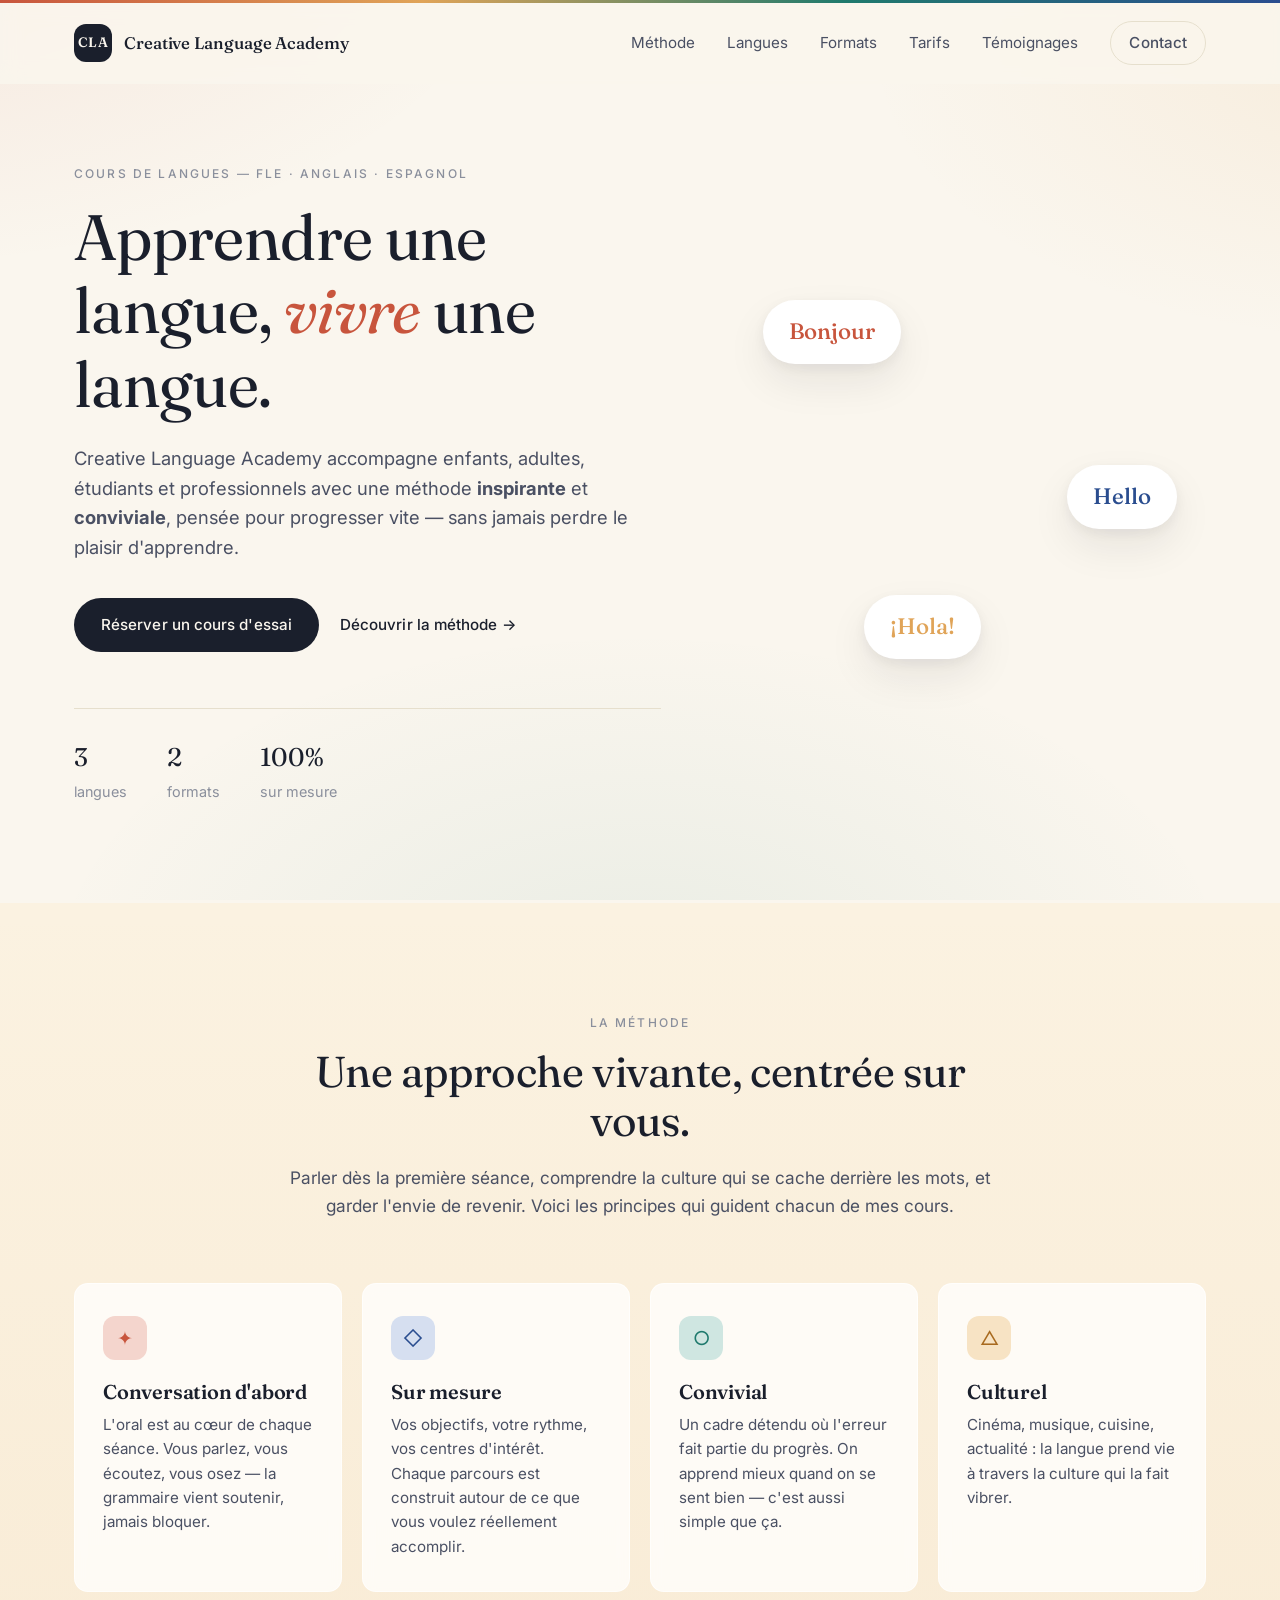
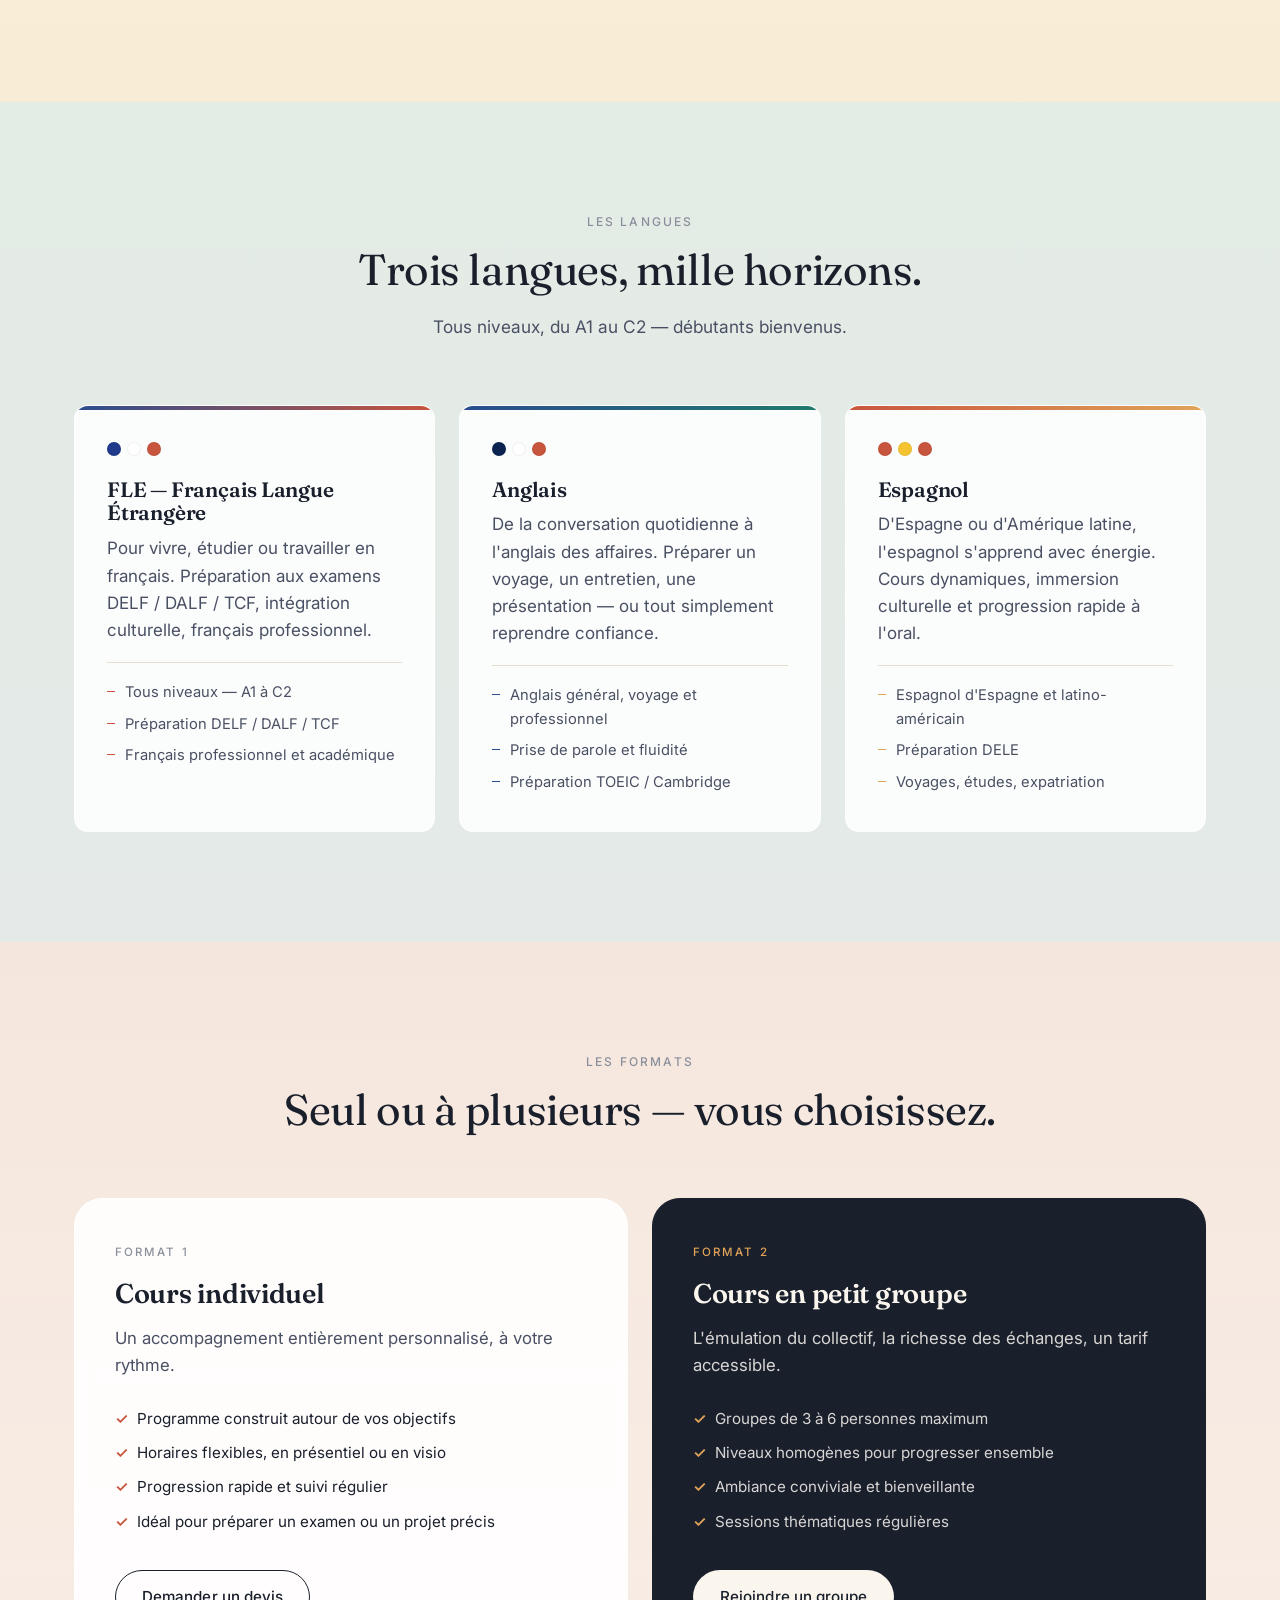
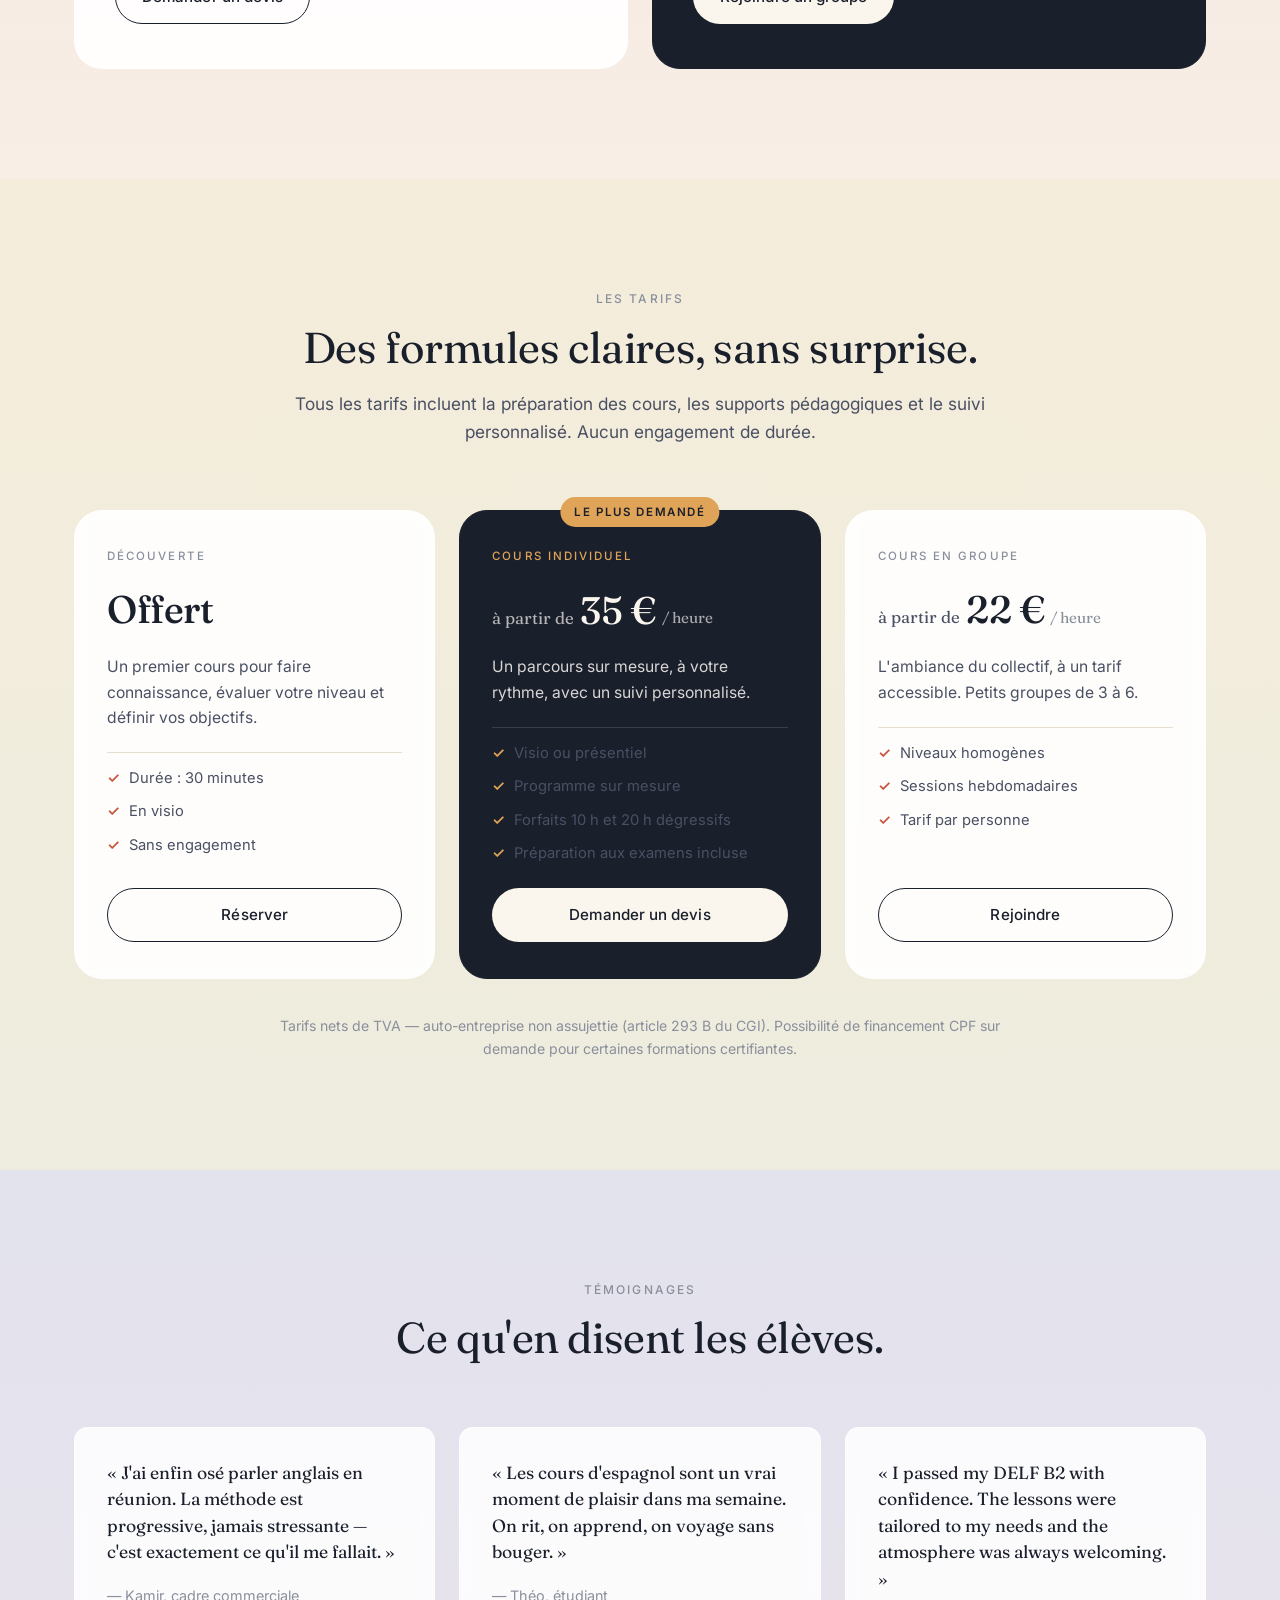
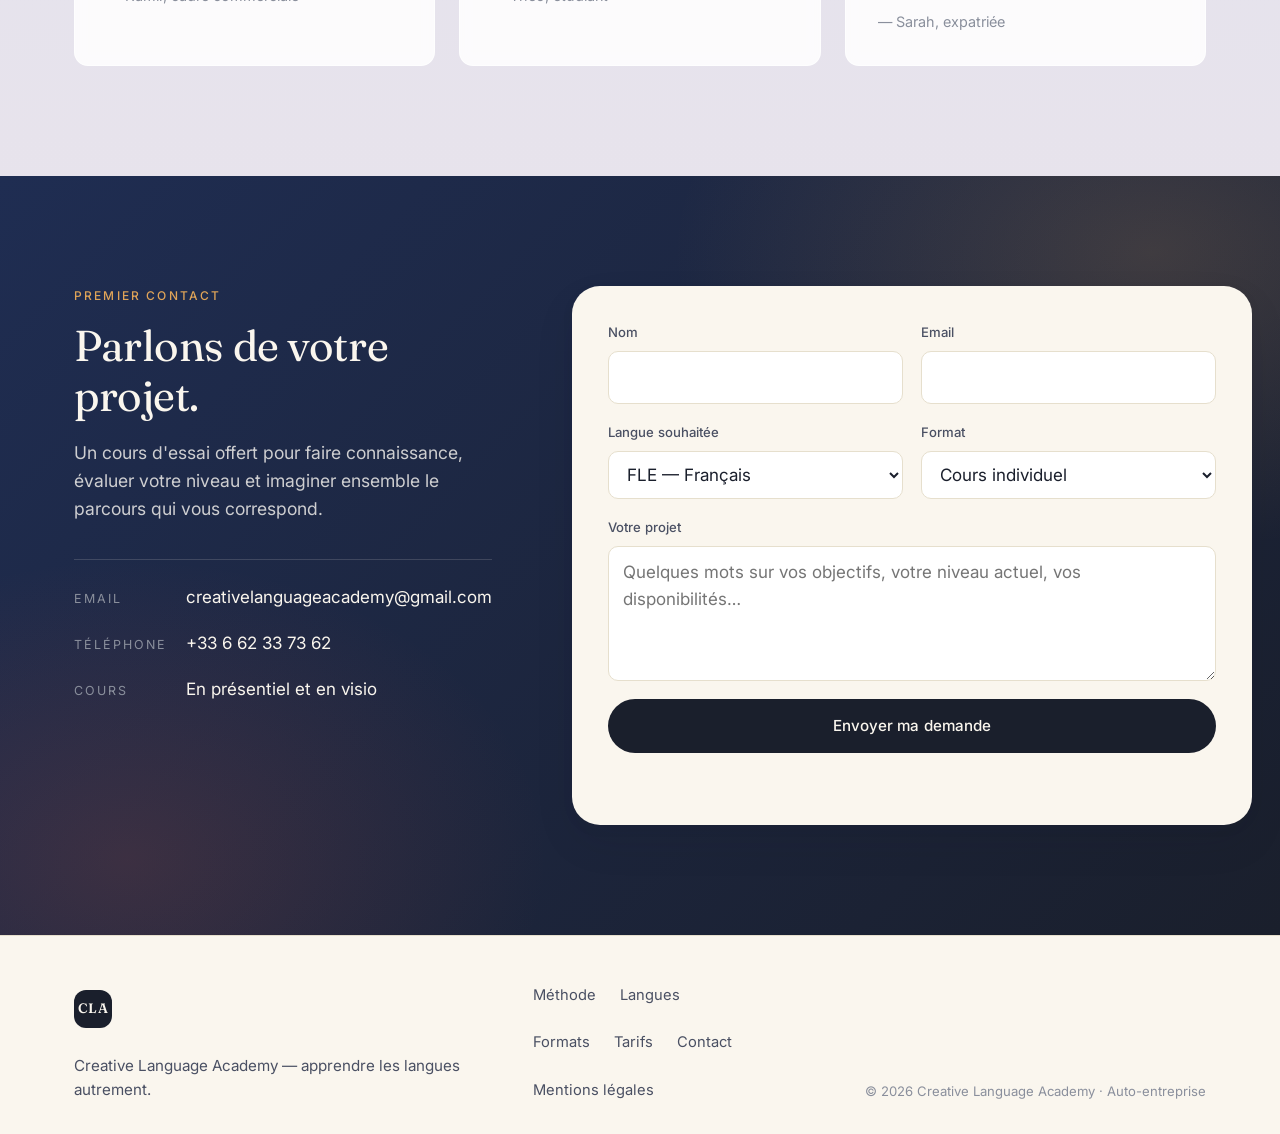
==== commit ef278f2b: "Add favicon, SEO/OG meta, tarifs section, mentions legales, Formspree - Favicon SVG (mark CLA) et im" ====
--- a/index.html
+++ b/index.html
@@ -3,8 +3,46 @@
 <head>
   <meta charset="UTF-8" />
   <meta name="viewport" content="width=device-width, initial-scale=1.0" />
-  <meta name="description" content="Creative Language Academy — cours de FLE, anglais et espagnol en groupe ou en individuel. Une méthode inspirante, conviviale et personnalisée." />
-  <title>Creative Language Academy — Apprendre les langues autrement</title>
+  <title>Creative Language Academy — Cours de FLE, anglais et espagnol</title>
+  <meta name="description" content="Creative Language Academy — cours de FLE, anglais et espagnol en groupe ou en individuel. Une méthode inspirante, conviviale et personnalisée. Cours d'essai offert." />
+  <meta name="author" content="Creative Language Academy" />
+  <meta name="theme-color" content="#1a1f2c" />
+  <link rel="canonical" href="https://chroug.github.io/creative-language-academy/" />
+
+  <!-- Favicon -->
+  <link rel="icon" type="image/svg+xml" href="favicon.svg" />
+
+  <!-- Open Graph -->
+  <meta property="og:type" content="website" />
+  <meta property="og:locale" content="fr_FR" />
+  <meta property="og:url" content="https://chroug.github.io/creative-language-academy/" />
+  <meta property="og:title" content="Creative Language Academy — Apprendre une langue, vivre une langue." />
+  <meta property="og:description" content="Cours de FLE, anglais et espagnol, en groupe ou en individuel. Une méthode inspirante, conviviale et personnalisée." />
+  <meta property="og:image" content="https://chroug.github.io/creative-language-academy/og-image.svg" />
+  <meta property="og:image:width" content="1200" />
+  <meta property="og:image:height" content="630" />
+  <meta property="og:site_name" content="Creative Language Academy" />
+
+  <!-- Twitter Card -->
+  <meta name="twitter:card" content="summary_large_image" />
+  <meta name="twitter:title" content="Creative Language Academy — Apprendre une langue, vivre une langue." />
+  <meta name="twitter:description" content="Cours de FLE, anglais et espagnol, en groupe ou en individuel. Méthode inspirante et conviviale." />
+  <meta name="twitter:image" content="https://chroug.github.io/creative-language-academy/og-image.svg" />
+
+  <!-- Schema.org JSON-LD -->
+  <script type="application/ld+json">
+  {
+    "@context": "https://schema.org",
+    "@type": "EducationalOrganization",
+    "name": "Creative Language Academy",
+    "description": "Cours de FLE, anglais et espagnol en groupe ou en individuel.",
+    "url": "https://chroug.github.io/creative-language-academy/",
+    "email": "contact@creativelanguageacademy.fr",
+    "areaServed": "FR",
+    "knowsLanguage": ["fr", "en", "es"]
+  }
+  </script>
+
   <link rel="preconnect" href="https://fonts.googleapis.com" />
   <link rel="preconnect" href="https://fonts.gstatic.com" crossorigin />
   <link href="https://fonts.googleapis.com/css2?family=Fraunces:opsz,wght@9..144,400;9..144,500;9..144,600;9..144,700&family=Inter:wght@300;400;500;600;700&display=swap" rel="stylesheet" />
@@ -21,6 +59,7 @@
         <a href="#methode">Méthode</a>
         <a href="#langues">Langues</a>
         <a href="#formats">Formats</a>
+        <a href="#tarifs">Tarifs</a>
         <a href="#temoignages">Témoignages</a>
         <a href="#contact" class="btn btn-ghost">Contact</a>
       </nav>
@@ -181,6 +220,63 @@
       </div>
     </section>
 
+    <section id="tarifs" class="section">
+      <div class="container">
+        <header class="section-head">
+          <p class="eyebrow">Les tarifs</p>
+          <h2>Des formules claires, sans surprise.</h2>
+          <p class="section-sub">
+            Tous les tarifs incluent la préparation des cours, les supports pédagogiques
+            et le suivi personnalisé. Aucun engagement de durée.
+          </p>
+        </header>
+
+        <div class="pricing">
+          <article class="price">
+            <p class="price-tag">Découverte</p>
+            <p class="price-amount"><span class="price-currency">Offert</span></p>
+            <p class="price-lead">Un premier cours pour faire connaissance, évaluer votre niveau et définir vos objectifs.</p>
+            <ul>
+              <li>Durée : 30 minutes</li>
+              <li>En visio</li>
+              <li>Sans engagement</li>
+            </ul>
+            <a href="#contact" class="btn btn-outline">Réserver</a>
+          </article>
+
+          <article class="price price-feature">
+            <p class="price-tag">Cours individuel</p>
+            <p class="price-amount">à partir de <span class="price-currency">35&nbsp;€</span><span class="price-unit"> / heure</span></p>
+            <p class="price-lead">Un parcours sur mesure, à votre rythme, avec un suivi personnalisé.</p>
+            <ul>
+              <li>Visio ou présentiel</li>
+              <li>Programme sur mesure</li>
+              <li>Forfaits 10 h et 20 h dégressifs</li>
+              <li>Préparation aux examens incluse</li>
+            </ul>
+            <a href="#contact" class="btn btn-primary">Demander un devis</a>
+          </article>
+
+          <article class="price">
+            <p class="price-tag">Cours en groupe</p>
+            <p class="price-amount">à partir de <span class="price-currency">22&nbsp;€</span><span class="price-unit"> / heure</span></p>
+            <p class="price-lead">L'ambiance du collectif, à un tarif accessible. Petits groupes de 3 à 6.</p>
+            <ul>
+              <li>Niveaux homogènes</li>
+              <li>Sessions hebdomadaires</li>
+              <li>Tarif par personne</li>
+            </ul>
+            <a href="#contact" class="btn btn-outline">Rejoindre</a>
+          </article>
+        </div>
+
+        <p class="pricing-note">
+          Tarifs nets de TVA — auto-entreprise non assujettie (article 293 B du CGI).
+          Possibilité de financement CPF sur demande pour certaines formations certifiantes.
+        </p>
+      </div>
+    </section>
+
     <section id="temoignages" class="section section-alt">
       <div class="container">
         <header class="section-head">
@@ -220,7 +316,7 @@
             <li><span>Cours</span>En présentiel et en visio</li>
           </ul>
         </div>
-        <form class="contact-form" novalidate>
+        <form class="contact-form" novalidate action="https://formspree.io/f/YOUR_FORM_ID" method="POST">
           <div class="field">
             <label for="name">Nom</label>
             <input type="text" id="name" name="name" required autocomplete="name" />
@@ -267,9 +363,11 @@
         <a href="#methode">Méthode</a>
         <a href="#langues">Langues</a>
         <a href="#formats">Formats</a>
+        <a href="#tarifs">Tarifs</a>
         <a href="#contact">Contact</a>
+        <a href="mentions-legales.html">Mentions légales</a>
       </nav>
-      <p class="footer-legal">© <span id="year"></span> Creative Language Academy </p>
+      <p class="footer-legal">© <span id="year"></span> Creative Language Academy · Auto-entreprise</p>
     </div>
   </footer>
 
--- a/style.css
+++ b/style.css
@@ -595,6 +595,204 @@
   color: var(--bg);
 }
 
+/* ---------- Tarifs ---------- */
+#tarifs {
+  background:
+    linear-gradient(180deg, rgba(224, 164, 88, 0.06), rgba(31, 122, 109, 0.04)),
+    #f6f1e3;
+}
+.pricing {
+  display: grid;
+  grid-template-columns: repeat(3, 1fr);
+  gap: 24px;
+  align-items: stretch;
+}
+.price {
+  background: rgba(255, 255, 255, 0.9);
+  backdrop-filter: blur(6px);
+  border: 1px solid rgba(255, 255, 255, 0.7);
+  border-radius: var(--radius-lg);
+  padding: 36px 32px;
+  display: flex;
+  flex-direction: column;
+  gap: 14px;
+  transition: transform 0.2s ease, box-shadow 0.2s ease;
+}
+.price:hover {
+  transform: translateY(-4px);
+  box-shadow: var(--shadow-md);
+}
+.price-feature {
+  background: var(--ink);
+  color: var(--bg);
+  border-color: var(--ink);
+  position: relative;
+  transform: translateY(-8px);
+}
+.price-feature:hover {
+  transform: translateY(-12px);
+}
+.price-feature::before {
+  content: "Le plus demandé";
+  position: absolute;
+  top: -14px;
+  left: 50%;
+  transform: translateX(-50%);
+  background: var(--saffron);
+  color: var(--ink);
+  font-size: 0.72rem;
+  letter-spacing: 0.14em;
+  text-transform: uppercase;
+  font-weight: 600;
+  padding: 6px 14px;
+  border-radius: 999px;
+  white-space: nowrap;
+}
+.price-feature p,
+.price-feature li {
+  color: rgba(250, 247, 242, 0.85);
+}
+.price-tag {
+  text-transform: uppercase;
+  letter-spacing: 0.18em;
+  font-size: 0.72rem;
+  color: var(--muted);
+  margin: 0;
+  font-weight: 500;
+}
+.price-feature .price-tag {
+  color: var(--saffron);
+}
+.price-amount {
+  font-family: var(--serif);
+  font-size: 1.05rem;
+  color: var(--ink-soft);
+  margin: 0;
+  display: flex;
+  align-items: baseline;
+  gap: 6px;
+  flex-wrap: wrap;
+}
+.price-feature .price-amount {
+  color: rgba(250, 247, 242, 0.7);
+}
+.price-currency {
+  font-size: 2.4rem;
+  font-weight: 500;
+  color: var(--ink);
+  letter-spacing: -0.01em;
+}
+.price-feature .price-currency {
+  color: var(--bg);
+}
+.price-unit {
+  color: var(--muted);
+  font-size: 0.95rem;
+}
+.price-feature .price-unit {
+  color: rgba(250, 247, 242, 0.65);
+}
+.price-lead {
+  font-size: 0.98rem;
+  margin: 0 0 4px;
+}
+.price ul {
+  display: grid;
+  gap: 10px;
+  margin: 4px 0 8px;
+  padding-top: 14px;
+  border-top: 1px solid var(--line);
+}
+.price-feature ul {
+  border-top-color: rgba(250, 247, 242, 0.15);
+}
+.price li {
+  font-size: 0.92rem;
+  padding-left: 22px;
+  position: relative;
+  color: var(--ink-soft);
+}
+.price li::before {
+  content: "✓";
+  position: absolute;
+  left: 0;
+  color: var(--terracotta);
+  font-weight: 600;
+}
+.price-feature li::before {
+  color: var(--saffron);
+}
+.price .btn {
+  align-self: stretch;
+  margin-top: auto;
+}
+.price-feature .btn-primary {
+  background: var(--bg);
+  color: var(--ink);
+}
+.price-feature .btn-primary:hover {
+  background: var(--saffron);
+  color: var(--ink);
+}
+.pricing-note {
+  text-align: center;
+  font-size: 0.88rem;
+  color: var(--muted);
+  margin: 36px auto 0;
+  max-width: 720px;
+}
+
+/* ---------- Legal page ---------- */
+.container-narrow {
+  max-width: 760px;
+}
+.legal {
+  padding-top: 80px;
+}
+.legal h1 {
+  font-family: var(--serif);
+  font-size: clamp(2rem, 4vw, 2.8rem);
+  font-weight: 400;
+  margin: 6px 0 24px;
+}
+.legal h2 {
+  font-family: var(--serif);
+  font-size: 1.4rem;
+  font-weight: 500;
+  margin: 40px 0 14px;
+  color: var(--ink);
+}
+.legal p {
+  font-size: 1rem;
+  margin: 0 0 14px;
+}
+.legal a {
+  color: var(--terracotta);
+  border-bottom: 1px solid transparent;
+  transition: border-color 0.15s ease;
+}
+.legal a:hover {
+  border-bottom-color: var(--terracotta);
+}
+.legal-intro {
+  font-size: 1.08rem;
+  color: var(--ink-soft);
+  margin-bottom: 36px;
+}
+.legal-note {
+  font-size: 0.9rem;
+  color: var(--muted);
+  font-style: italic;
+}
+.legal-update {
+  margin-top: 48px;
+  font-size: 0.9rem;
+  color: var(--muted);
+}
+.legal-back {
+  margin-top: 32px;
+}
+
 /* ---------- Testimonials ---------- */
 .testimonials {
   display: grid;
@@ -826,6 +1024,17 @@
   }
   .formats {
     grid-template-columns: 1fr;
+  }
+  .pricing {
+    grid-template-columns: 1fr;
+    max-width: 480px;
+    margin: 0 auto;
+  }
+  .price-feature {
+    transform: none;
+  }
+  .price-feature:hover {
+    transform: translateY(-4px);
   }
   .testimonials {
     grid-template-columns: 1fr;
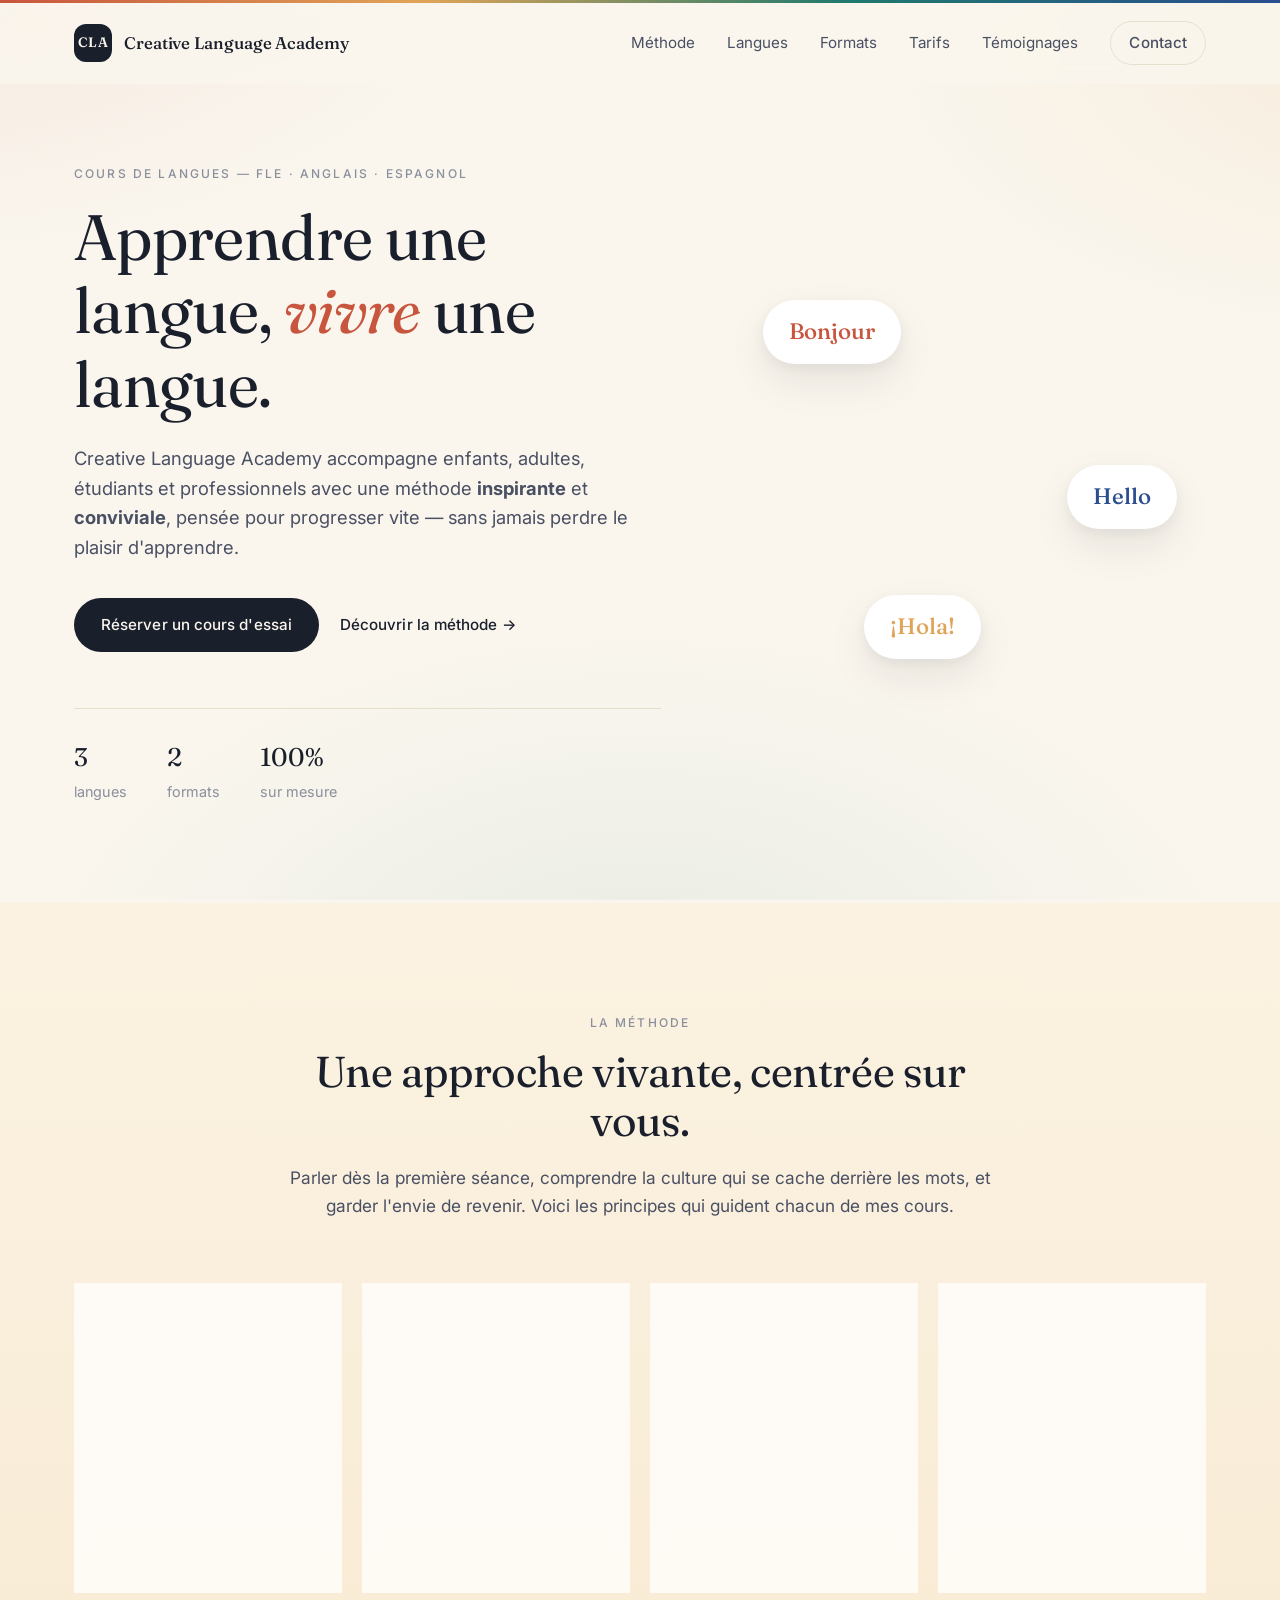
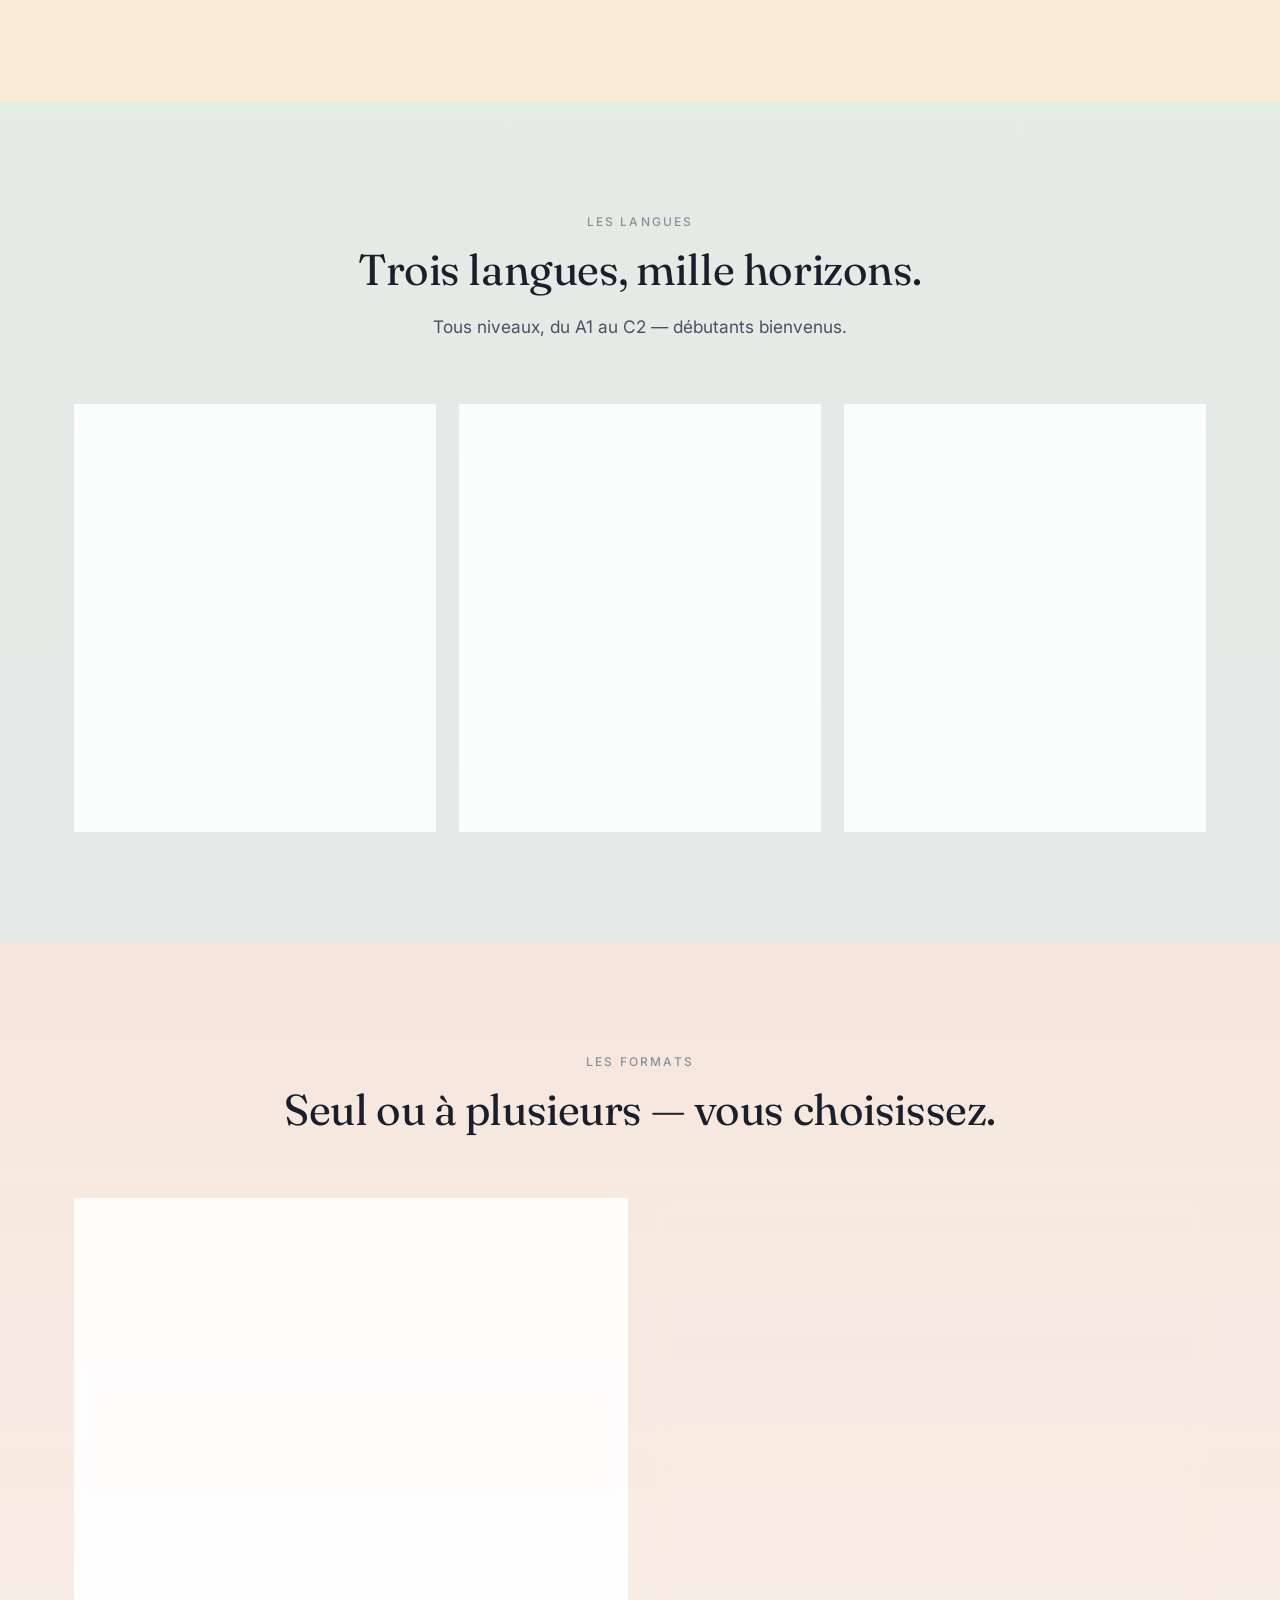
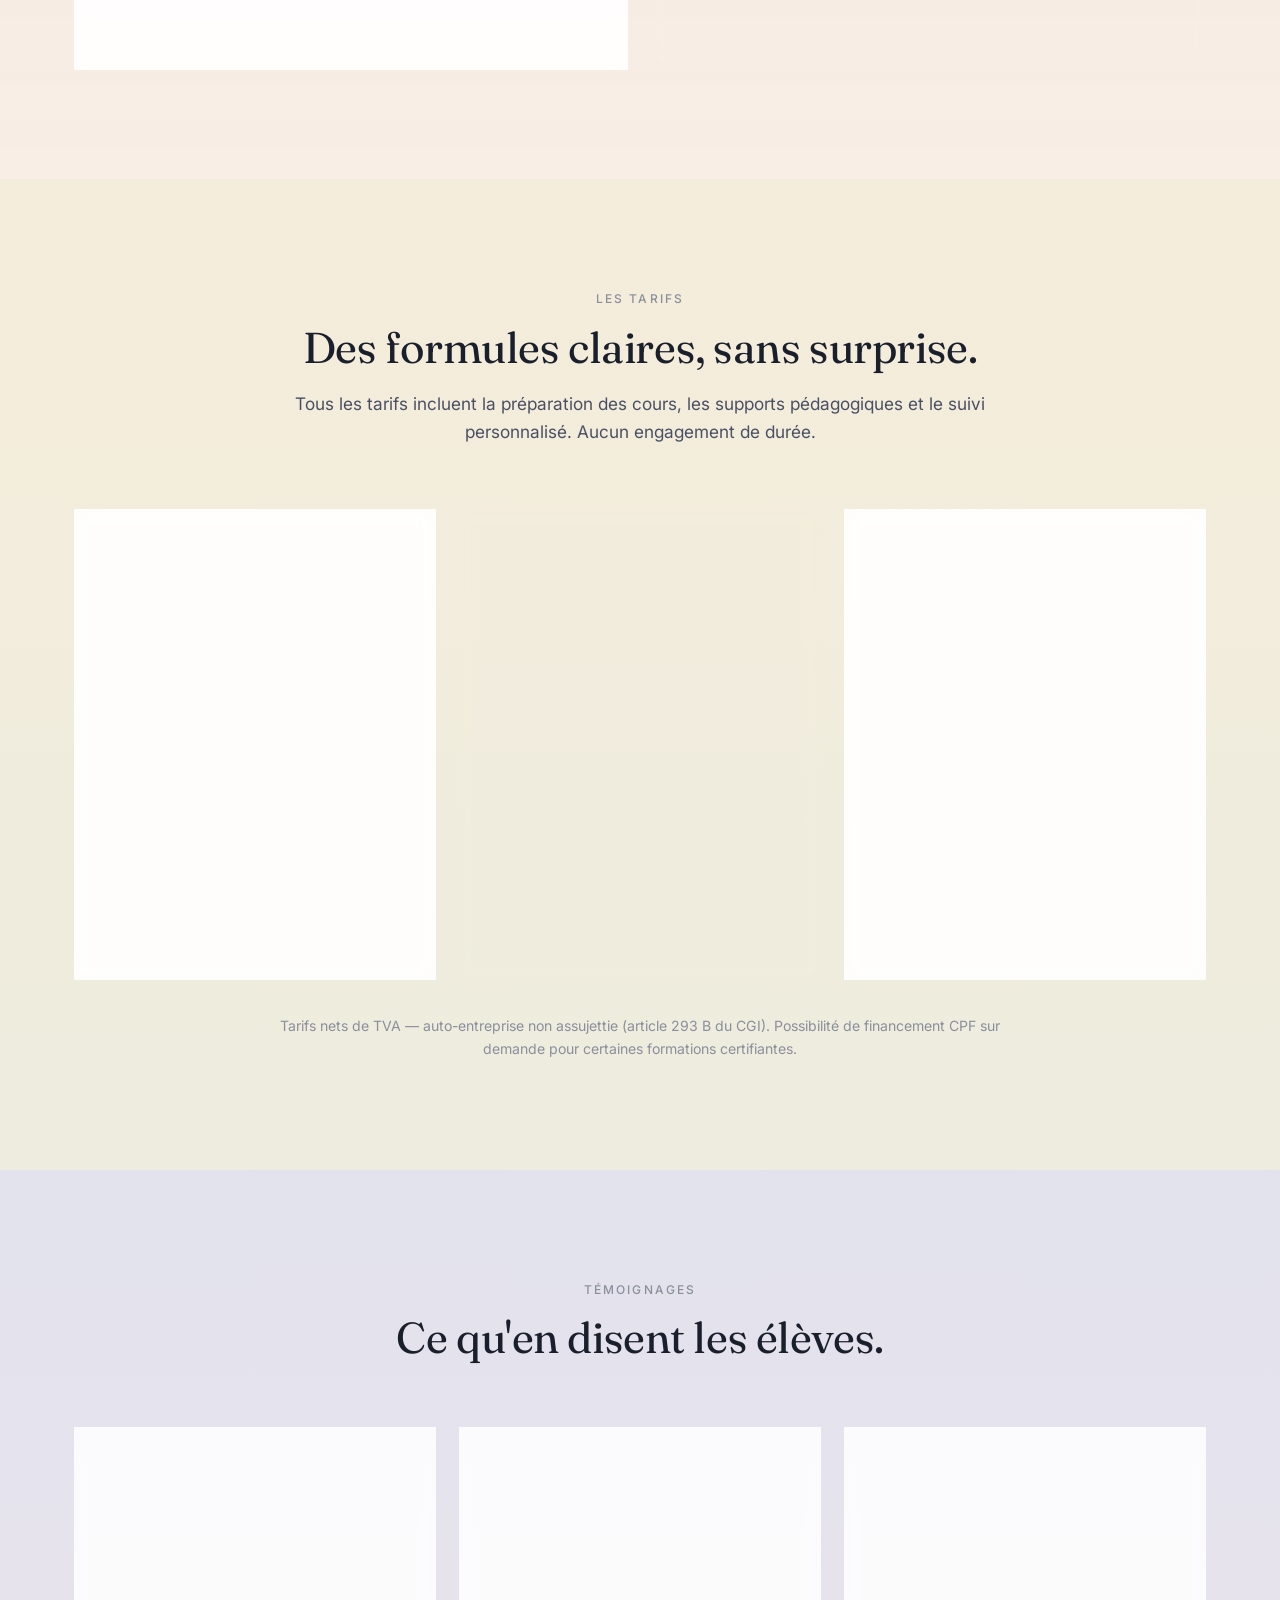
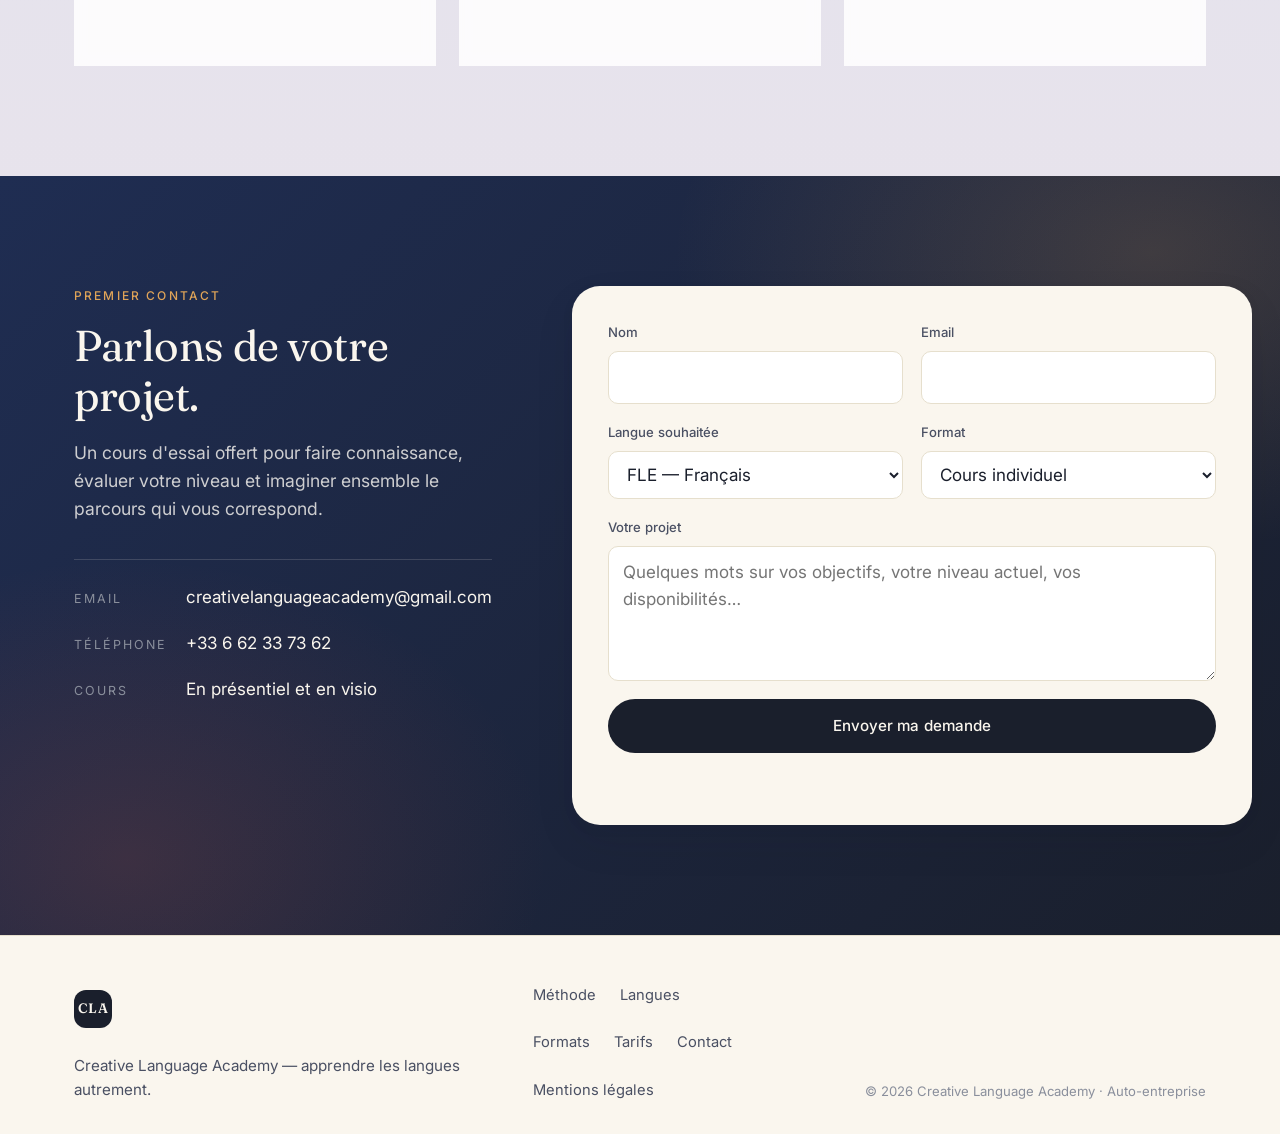
==== commit 26dc376b: "Branche Formspree (xaqvbnbk) et harmonise l'email creativelanguageacademy@gmail.com - Endpoint Forms" ====
--- a/index.html
+++ b/index.html
@@ -37,7 +37,7 @@
     "name": "Creative Language Academy",
     "description": "Cours de FLE, anglais et espagnol en groupe ou en individuel.",
     "url": "https://chroug.github.io/creative-language-academy/",
-    "email": "contact@creativelanguageacademy.fr",
+    "email": "creativelanguageacademy@gmail.com",
     "areaServed": "FR",
     "knowsLanguage": ["fr", "en", "es"]
   }
@@ -316,7 +316,7 @@
             <li><span>Cours</span>En présentiel et en visio</li>
           </ul>
         </div>
-        <form class="contact-form" novalidate action="https://formspree.io/f/YOUR_FORM_ID" method="POST">
+        <form class="contact-form" novalidate action="https://formspree.io/f/xaqvbnbk" method="POST">
           <div class="field">
             <label for="name">Nom</label>
             <input type="text" id="name" name="name" required autocomplete="name" />
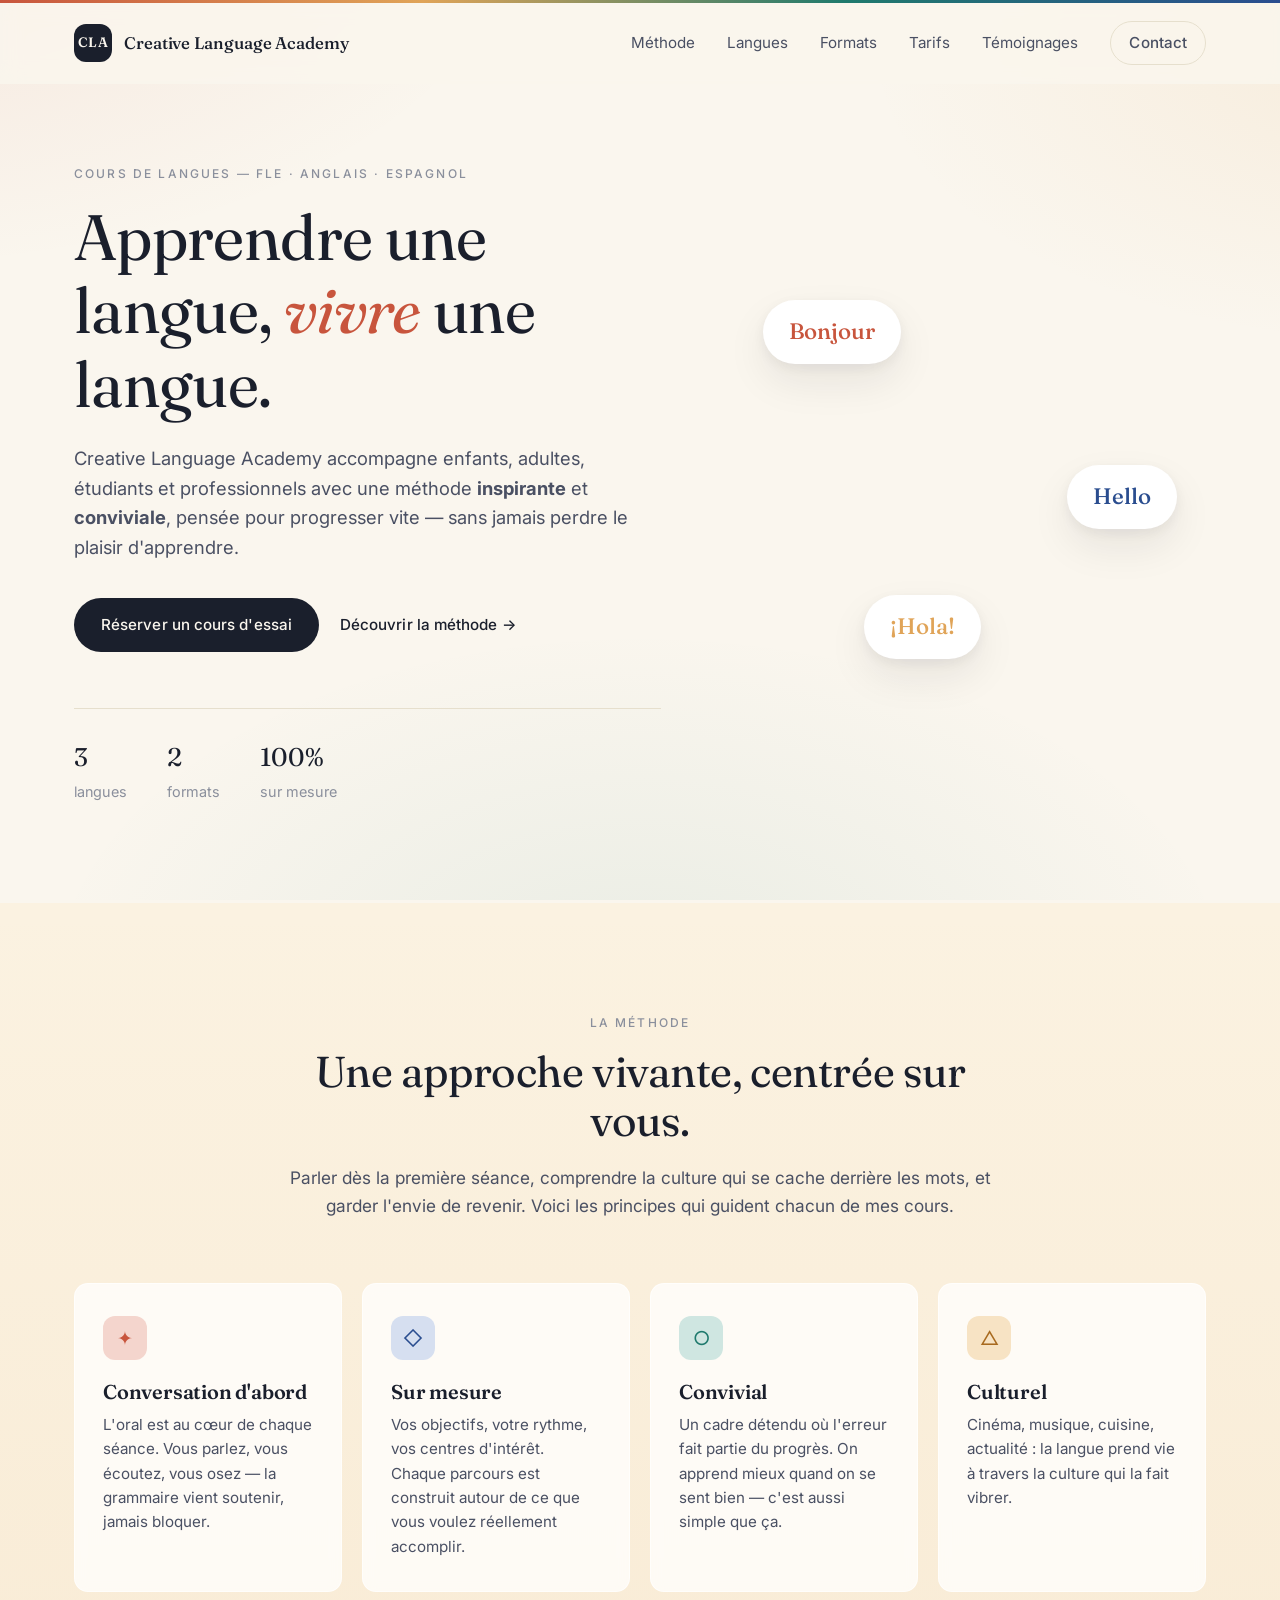
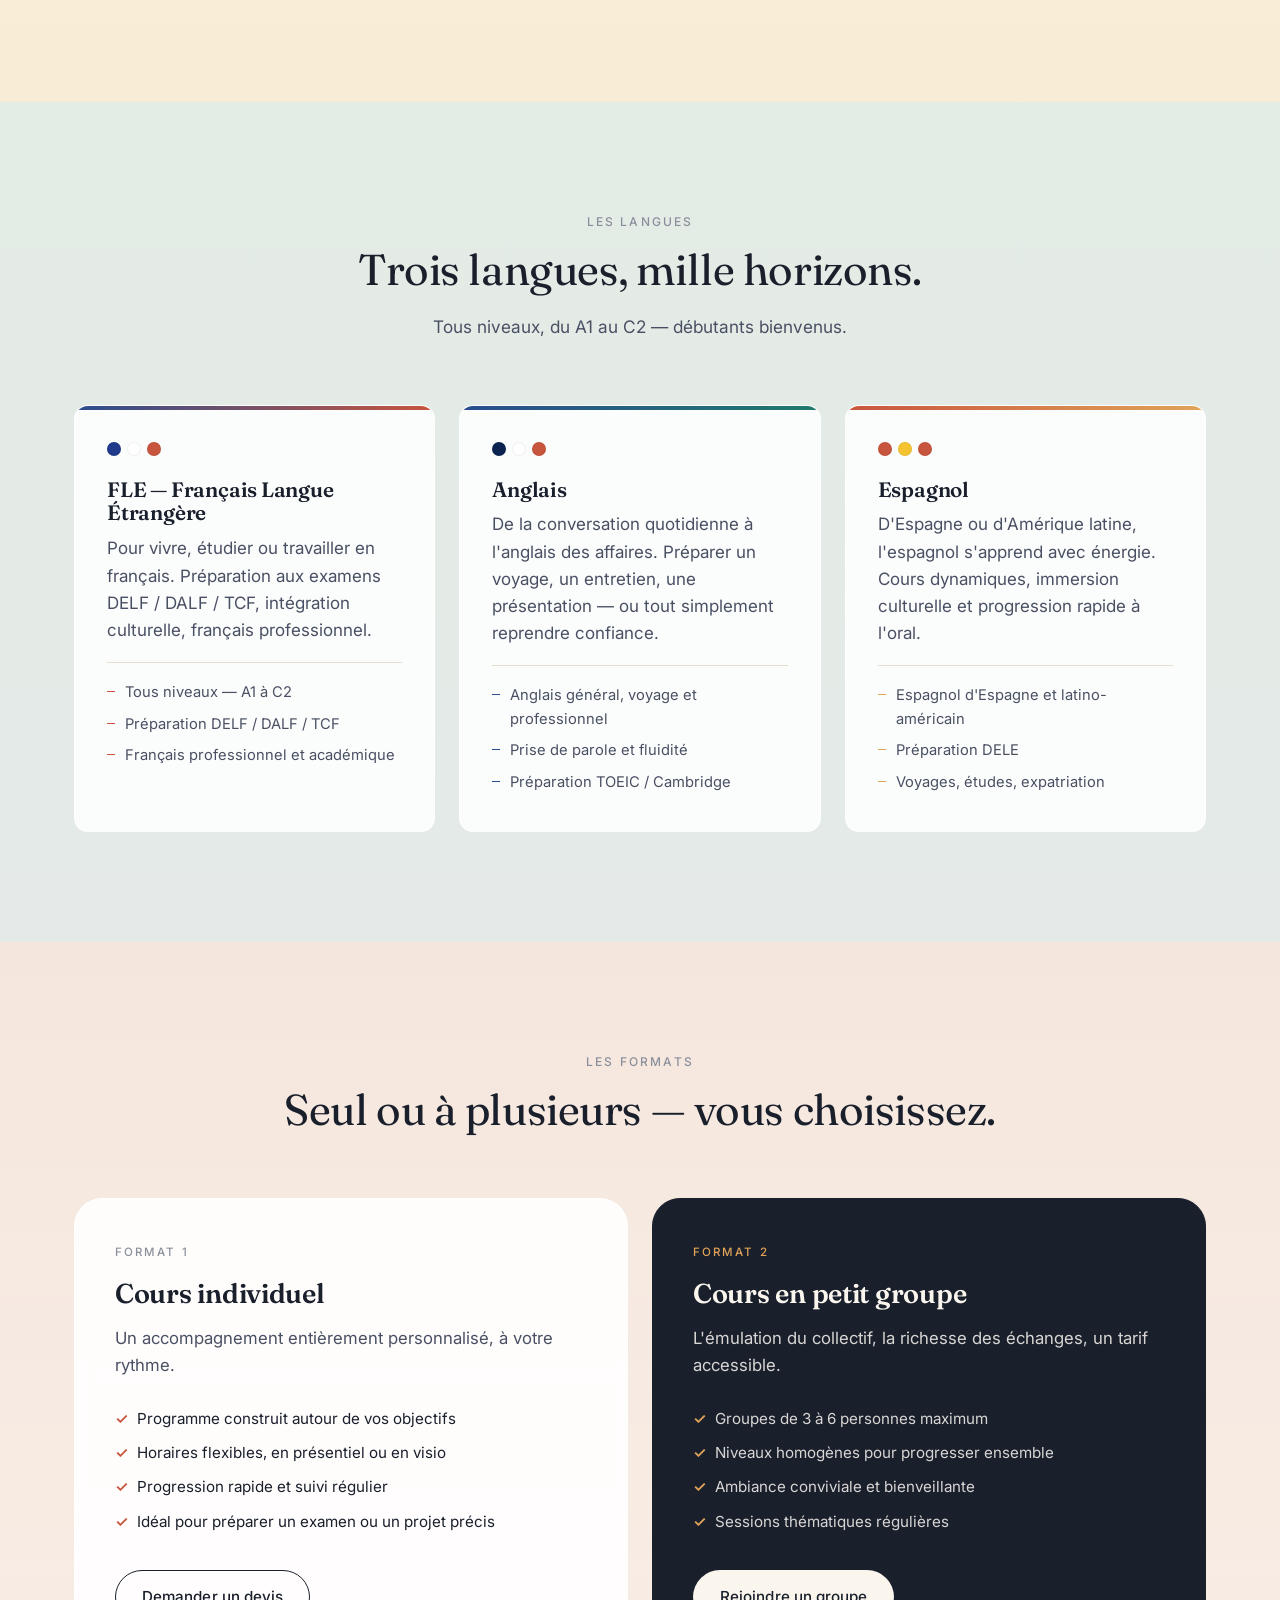
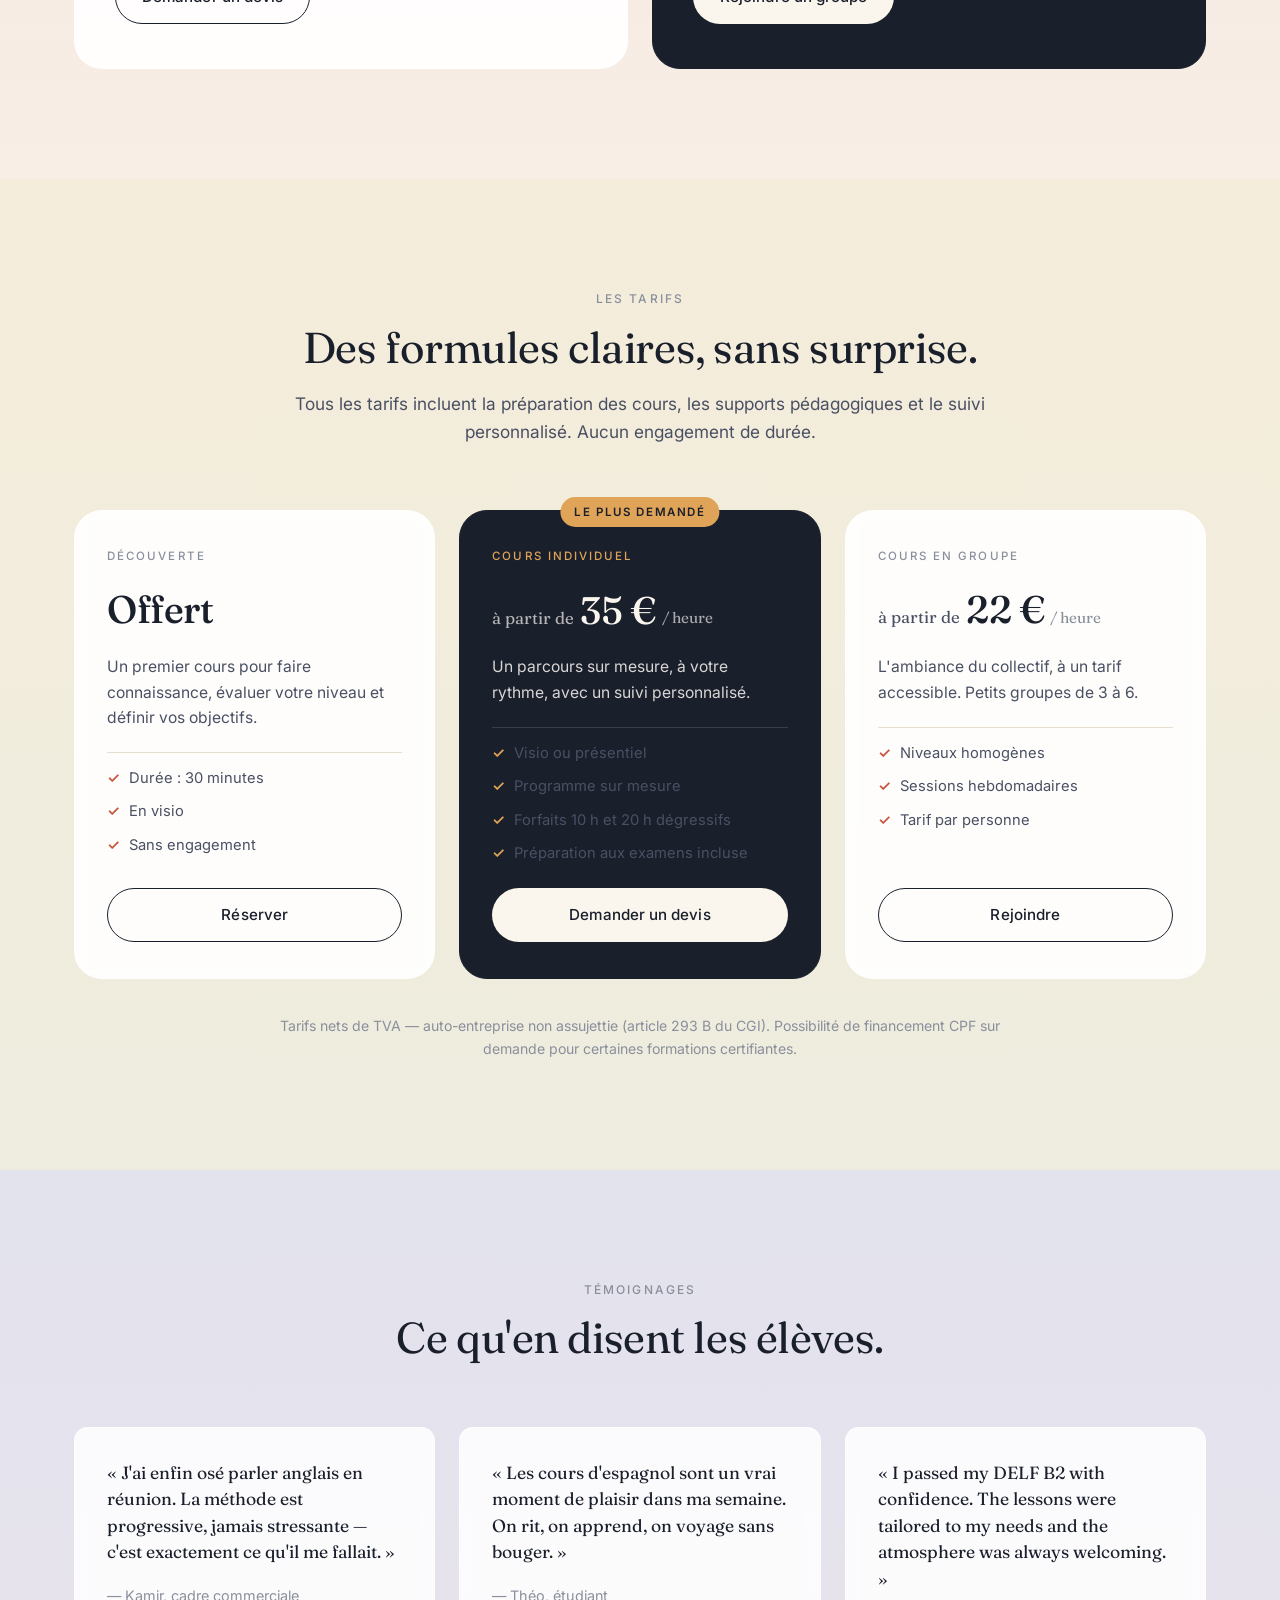
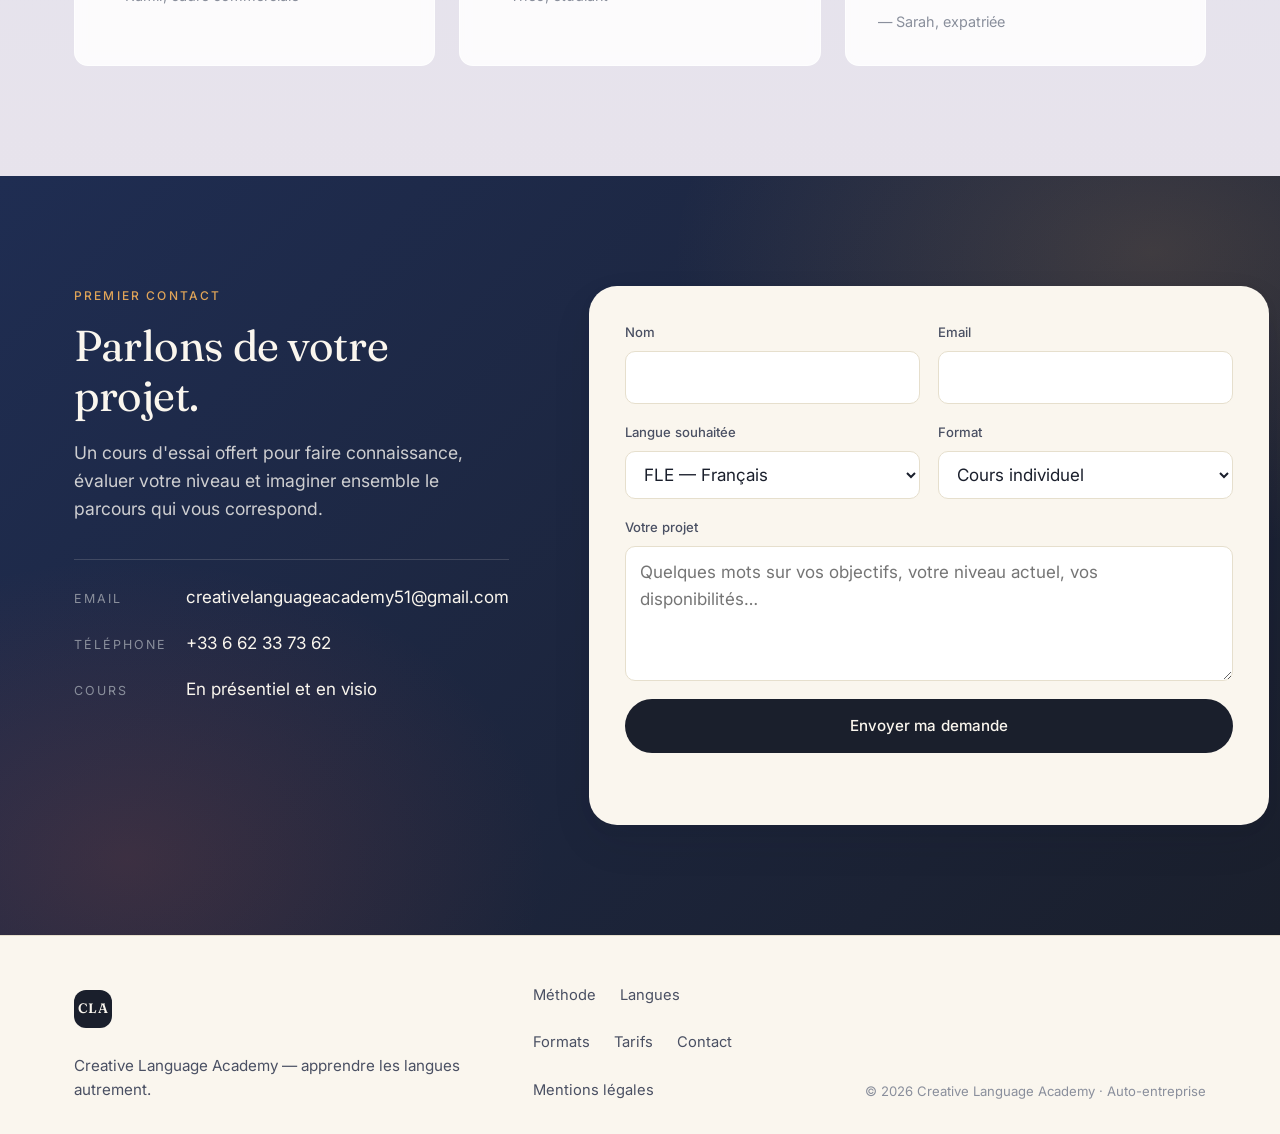
==== commit 195ec027: "Update index.html" ====
--- a/index.html
+++ b/index.html
@@ -37,7 +37,7 @@
     "name": "Creative Language Academy",
     "description": "Cours de FLE, anglais et espagnol en groupe ou en individuel.",
     "url": "https://chroug.github.io/creative-language-academy/",
-    "email": "creativelanguageacademy@gmail.com",
+    "email": "creativelanguageacademy51@gmail.com",
     "areaServed": "FR",
     "knowsLanguage": ["fr", "en", "es"]
   }
@@ -311,7 +311,7 @@
             et imaginer ensemble le parcours qui vous correspond.
           </p>
           <ul class="contact-info">
-            <li><span>Email</span><a href="mailto:creativelanguageacademy@gmail.com">creativelanguageacademy@gmail.com</a></li>
+            <li><span>Email</span><a href="mailto:creativelanguageacademy51@gmail.com">creativelanguageacademy51@gmail.com</a></li>
             <li><span>Téléphone</span><a href="tel:+33762337362">+33 6 62 33 73 62</a></li>
             <li><span>Cours</span>En présentiel et en visio</li>
           </ul>
